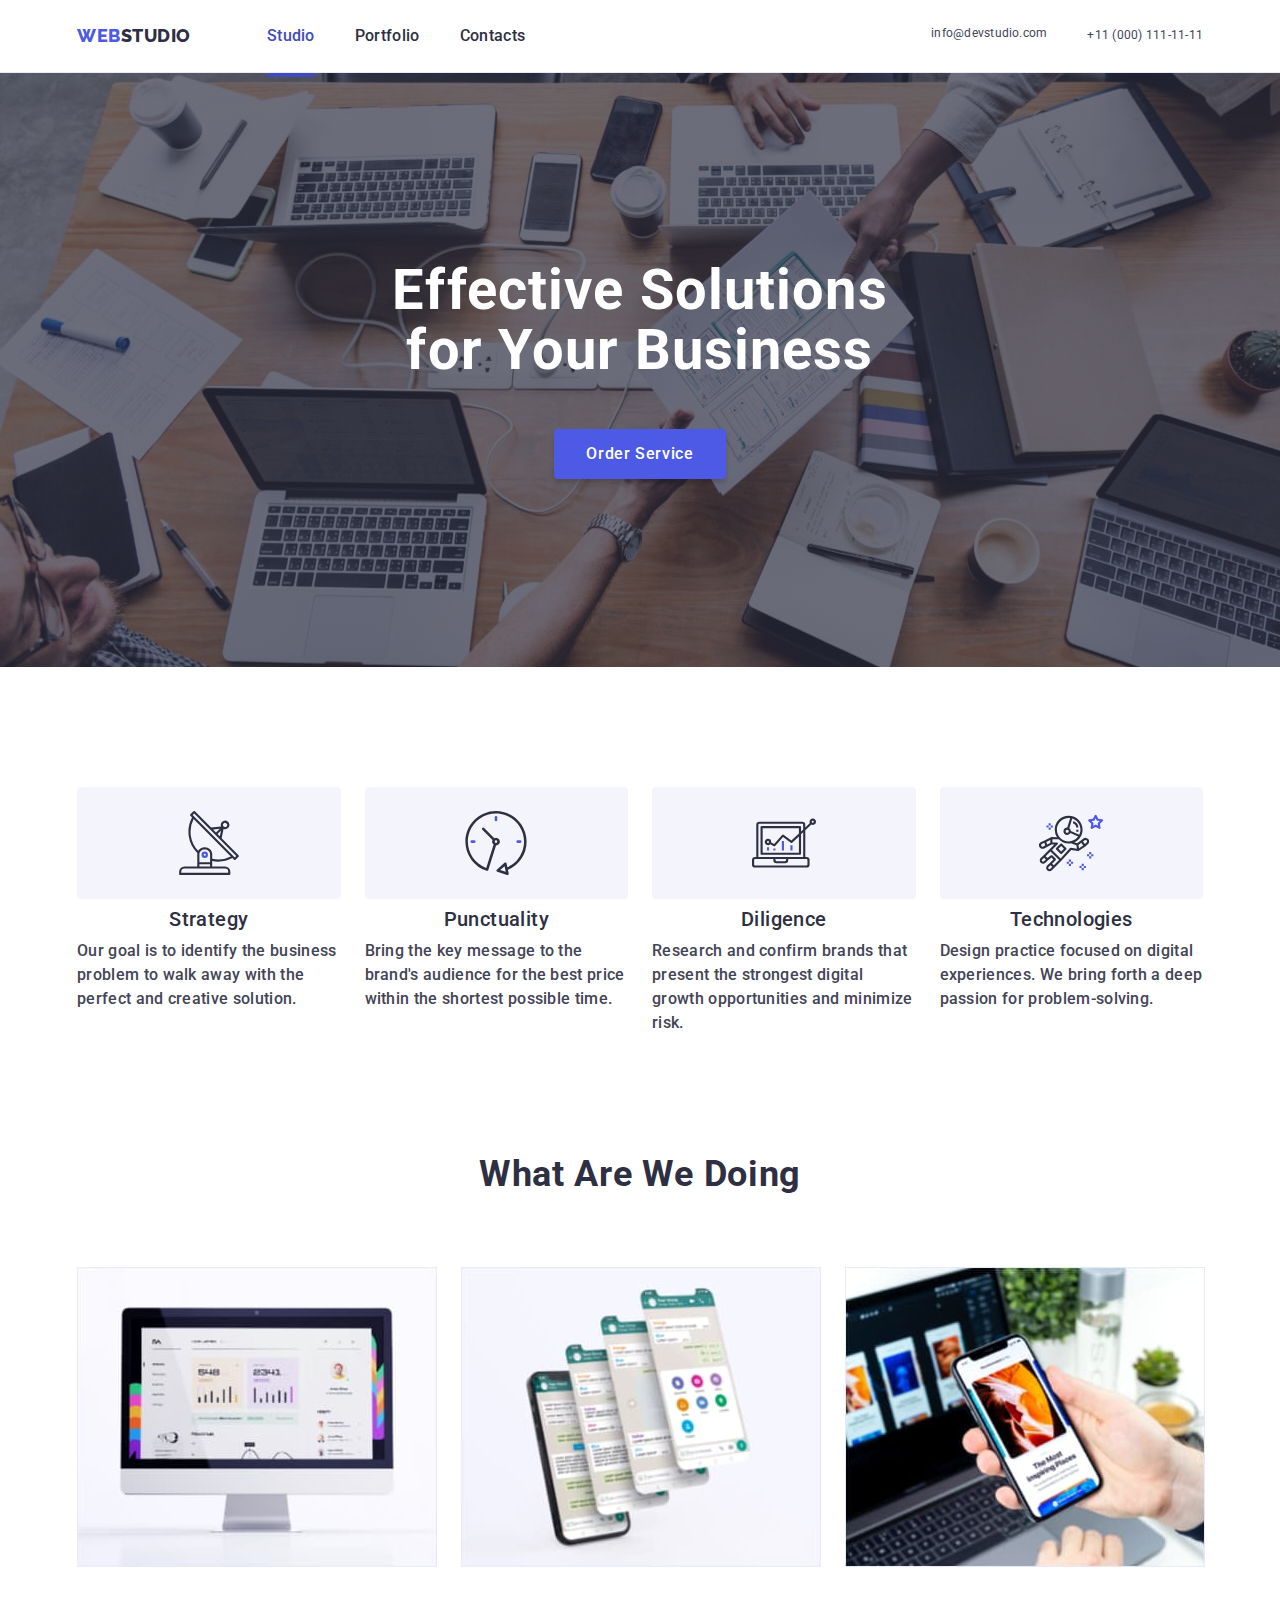
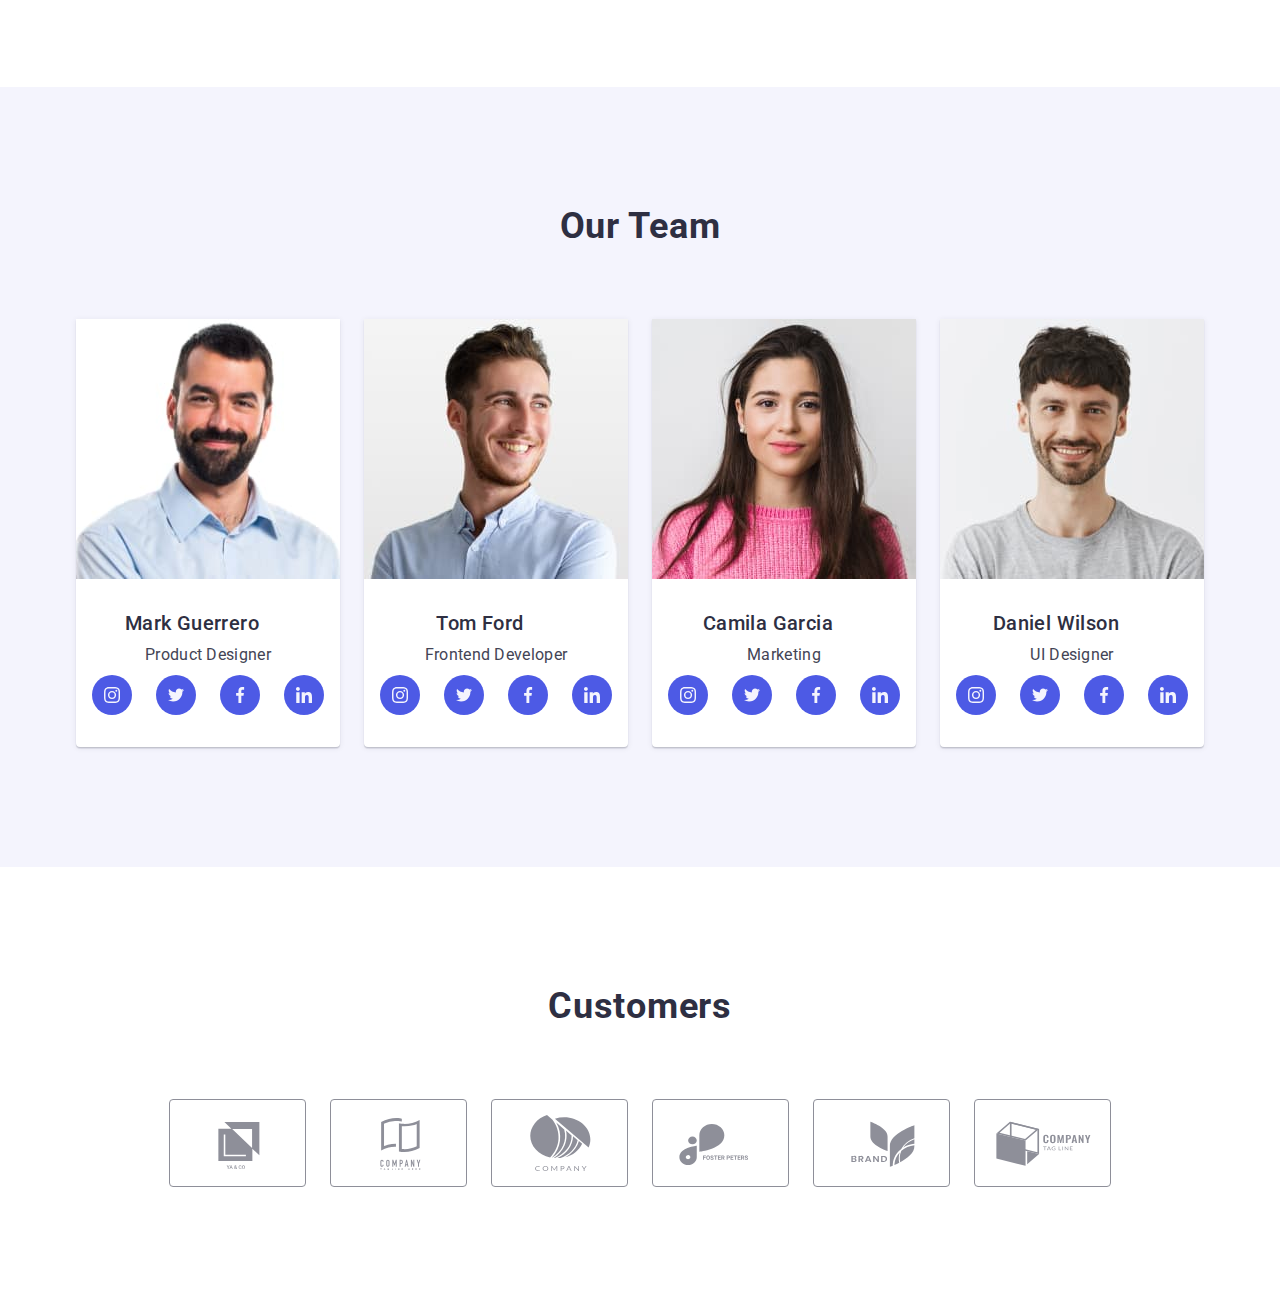
==== index.html @ b7f5fd02 "hero" ====
<!DOCTYPE html>
<html lang="en">

  <head>
    <meta charset="UTF-8" />
    <meta http-equiv="X-UA-Compatible" content="IE=edge" />
    <meta name="viewport" content="width=device-width, initial-scale=1.0" />
    <title>Website</title>
    <link rel="preconnect" href="https://fonts.googleapis.com">
    <link rel="preconnect" href="https://fonts.gstatic.com" crossorigin>
    <link href="https://fonts.googleapis.com/css2?family=Raleway:wght@800&family=Roboto:wght@400;500;700&display=swap"
      rel="stylesheet">
    <link rel="stylesheet" href="https://cdn.jsdelivr.net/npm/modern-normalize@1.1.0/modern-normalize.min.css">
    <link rel="stylesheet" href="./css/styles.css">
  </head>
  <body>
<!---------------HEADER------------------------- -->
    <header class="header">
      <div class="container header-container">
        <nav class="nav">
          <a class="logo link" href="./index.html"><span class="logo-color">WEB</span>STUDIO</a>
          <ul class="menu list">
            <li>
              <a class="menu-link curent link" href="./index.html">Studio</a>
            </li>
            <li>
              <a class="menu-link link" href="./portfolio.html">Portfolio</a>
            </li>
            <li>
              <a class="menu-link link" href="">Contacts</a>
            </li>
          </ul>
        </nav>
        <button  class="mob-btn" type="button" data-menu-open>
          <svg width="32" height="22">
            <use href="./images/icons.svg#icon-hamburger"></use>
          </svg>
        </button>
        <address class="contact">
          <ul class="contact-list list">
            <li class="contact-item">
              <a class="contact-link link" href="mailto:info@devstudio.com">info@devstudio.com</a>
            </li>
            <li>
              <a class="contact-link link" href="tel:+110001111111">+11 (000) 111-11-11</a>
            </li>
          </ul>
        </address>
      </div>
<!---------------MOB-MENU------------------------- -->
      <div class="mob-menu" data-menu>
        <div class="container container-menu">
        <div>
          <button class="mob-menu-close" type="button" data-menu-close>
            <svg width="8" height="8">
              <use href="./images/icons.svg#icon-close-black"></use>
            </svg>
          </button>
          <ul class="mob-list list">
            <li class="mob-item">
              <a class="mob-menu-link  link" href="./index.html">Studio</a>
            </li>
            <li class="mob-item">
              <a class="mob-menu-link link" href="./portfolio.html">Portfolio</a>
            </li>
            <li class="mob-item">
              <a class="mob-menu-link curent link" href="">Contacts</a>
            </li>
          </ul>
        </div>
        <div>
          <ul class="mob-contact-list list">
            <li class="tel-item">
              <a class="tel-link link" href="tel:+110001111111">+11 (000) 111-11-11</a>
            </li>
            <li>
              <a class="mail-link link" href="mailto:info@devstudio.com">info@devstudio.com</a>
            </li>
          </ul>
          <ul class="mob-soc-list list">
            <li class="mob-soc-item">
              <a href="" class="mob-soc-link link">
                <svg class="icons" width="16" height="16">
                  <use href="./images/icons.svg#icon-instagram"></use>
                </svg>
              </a>
            </li>
            <li class="mob-soc-item">
              <a href="" class="mob-soc-link link">
                <svg class="icons" width="16" height="16">
                  <use href="./images/icons.svg#icon-twitter"></use>
                </svg>
              </a>
            </li>
            <li class="mob-soc-item">
              <a href="" class="mob-soc-link link">
                <svg class="icons" width="16" height="16">
                  <use href="./images/icons.svg#icon-facebook"></use>
                </svg>
              </a>
            </li>
            <li class="mob-soc-item">
              <a href="" class="mob-soc-link link">
                <svg class="icons" width="16" height="16">
                  <use href="./images/icons.svg#icon-linkedin"></use>
                </svg>
              </a>
            </li>
          </ul>
        </div>
        </div>
      </div>
    </header>
<!---------------MAIN------------------------- -->
    <main>
<!---------------HERO------------------------- -->
      <section class="hero">
      <div class="container">
        <h1 class="hero-title">Effective Solutions for Your Business</h1>
        <button class="btn" type="button" data-modal-open>Order Service</button>
      </div>
        </section>
<!---------------INF------------------------- -->
      <section class="section">
      <div class="container">
          <h2 class="visually-hidden">Our Features</h2>
          <ul class="inf-list list">
            <li class="inf-item">
              <div class="inf-block">
                <svg class="icons-inf" width="64" height="64">
                  <use href="./images/icons.svg#icon-antenna"></use>
                </svg>
              </div>
              <h3 class="subtitle">Strategy</h3>
              <p class="description">
                Our goal is to identify the business problem to walk away with the perfect and
                creative solution.
              </p>
            </li>
            <li class="inf-item">
              <div class="inf-block">
                <svg class="icons-inf" width="64" height="64">
                  <use href="./images/icons.svg#icon-clock"></use>
                </svg>
              </div>
              <h3 class="subtitle">Punctuality</h3>
              <p class="description">
                Bring the key message to the brand's audience for the best price within the shortest
                possible time.
              </p>
            </li>
            <li class="inf-item">
              <div class="inf-block">
                <svg class="icons-inf" width="64" height="64">
                  <use href="./images/icons.svg#icon-diagram"></use>
                </svg>
              </div>
              <h3 class="subtitle">Diligence</h3>
              <p class="description ">
                Research and confirm brands that present the strongest digital growth opportunities
                and minimize risk.
              </p>
            </li>
            <li class="inf-item">
              <div class="inf-block">
                <svg class="icons-inf" width="64" height="64">
                  <use href="./images/icons.svg#icon-astronaut"></use>
                </svg>
              </div>
              <h3 class="subtitle">Technologies</h3>
              <p class="description">
                Design practice focused on digital experiences. We bring forth a deep passion for
                problem-solving.
              </p>
            </li>
          </ul>
      </div>
      </section>
<!---------------WORKS------------------------- -->
      <section class="work section">
        <div class="container">
          <h2 class="second-title">What are we doing</h2>
          <ul class="works list">
            <li>
              <img src="./images/Rectangle71.jpg" alt="Rectangle 71" width="360" height="300" />
            </li>
            <li>
              <img src="./images/Rectangle72.jpg" alt="Rectangle 71.1" width="360" height="300" />
            </li>
            <li>
              <img src="./images/Rectangle73.jpg" alt="Rectangle 71.2" width="360" height="300" />
            </li>
          </ul>
        </div>
      </section>
<!------------------OUR-TEAM------------------------->
      <section class="team section">
        <div class="container">
          <h2 class="second-title">Our Team</h2>
          <ul class="team-list list">
            <li class="team-item">
              <img src="./images/img.jpg" alt="img" width="264" height="260" />
              <div class="team-description">
                <h3 class="subtitle-team">Mark Guerrero</h3>
                <p class="description description-team">Product Designer</p>
                <ul class="colleague-list list">
                  <li class="colleague-item">
                    <a href="" class="colleague-link link">
                      <svg width="16" height="16">
                        <use href="./images/icons.svg#icon-instagram"></use>
                      </svg>
                    </a>
                  </li>
                  <li class="colleague-item">
                    <a href="" class="colleague-link link">
                      <svg width="16" height="16">
                        <use href="./images/icons.svg#icon-twitter"></use>
                      </svg>
                    </a>
                  </li>
                  <li class="colleague-item">
                    <a href="" class="colleague-link link">
                      <svg width="16" height="16">
                        <use href="./images/icons.svg#icon-facebook"></use>
                      </svg>
                    </a>
                  </li>
                  <li class="colleague-item">
                    <a href="" class="colleague-link link">
                      <svg width="16" height="16">
                        <use href="./images/icons.svg#icon-linkedin"></use>
                      </svg>
                    </a>
                  </li>
                </ul>
              </div>
            </li>
            <li class="team-item">
              <img class="team-img" src="./images/img1.jpg" alt="img1" width="264" height="260" />
              <div class="team-description">
              <h3 class="subtitle-team">Tom Ford</h3>
              <p class="description description-team">Frontend Developer</p>
              <ul class="colleague-list list">
                <li class="colleague-item">
                  <a href="" class="colleague-link link">
                    <svg class="icons" width="16" height="16">
                      <use href="./images/icons.svg#icon-instagram"></use>
                    </svg>
                  </a>
                </li>
                <li class="colleague-item">
                  <a href="" class="colleague-link link">
                    <svg class="icons" width="16" height="16">
                      <use href="./images/icons.svg#icon-twitter"></use>
                    </svg>
                  </a>
                </li>
                <li class="colleague-item">
                  <a href="" class="colleague-link link">
                    <svg class="icons" width="16" height="16">
                      <use href="./images/icons.svg#icon-facebook"></use>
                    </svg>
                  </a>
                </li>
                <li class="colleague-item">
                  <a href="" class="colleague-link link">
                    <svg class="icons" width="16" height="16">
                      <use href="./images/icons.svg#icon-linkedin"></use>
                    </svg>
                  </a>
                </li>
              </ul>
              </div>
            </li>
            <li class="team-item">
              <img class="team-img" src="./images/img2.jpg" alt="img2" width="264" height="260" />
              <div class="team-description">
              <h3 class="subtitle-team">Camila Garcia</h3>
              <p class="description description-team">Marketing</p>
              <ul class="colleague-list list">
                <li class="colleague-item">
                  <a href="" class="colleague-link link">
                    <svg class="icons" width="16" height="16">
                      <use href="./images/icons.svg#icon-instagram"></use>
                    </svg>
                  </a>
                </li>
                <li class="colleague-item">
                  <a href="" class="colleague-link link">
                    <svg class="icons" width="16" height="16">
                      <use href="./images/icons.svg#icon-twitter"></use>
                    </svg>
                  </a>
                </li>
                <li class="colleague-item">
                  <a href="" class="colleague-link link">
                    <svg class="icons" width="16" height="16">
                      <use href="./images/icons.svg#icon-facebook"></use>
                    </svg>
                  </a>
                </li>
                <li class="colleague-item">
                  <a href="" class="colleague-link link">
                    <svg class="icons" width="16" height="16">
                      <use href="./images/icons.svg#icon-linkedin"></use>
                    </svg>
                  </a>
                </li>
              </ul>
              </div>
            </li>
            <li class="team-item">
              <img class="team-img" src="./images/img3.jpg" alt="img3" width="264" height="260" />
              <div class="team-description">
              <h3 class="subtitle-team">Daniel Wilson</h3>
              <p class="description description-team">UI Designer</p>
              <ul class="colleague-list list">
                <li class="colleague-item">
                  <a href="" class="colleague-link link">
                    <svg class="icons" width="16" height="16">
                      <use href="./images/icons.svg#icon-instagram"></use>
                    </svg>
                  </a>
                </li>
                <li class="colleague-item">
                  <a href="" class="colleague-link link">
                    <svg class="icons" width="16" height="16">
                      <use href="./images/icons.svg#icon-twitter"></use>
                    </svg>
                  </a>
                </li>
                <li class="colleague-item">
                  <a href="" class="colleague-link link">
                    <svg class="icons" width="16" height="16">
                      <use href="./images/icons.svg#icon-facebook"></use>
                    </svg>
                  </a>
                </li>
                <li class="colleague-item">
                  <a href="" class="colleague-link link">
                    <svg class="icons" width="16" height="16">
                      <use href="./images/icons.svg#icon-linkedin"></use>
                    </svg>
                  </a>
                </li>
              </ul>
              </div>
            </li>
          </ul>
        </div>
      </section>
<!------------------CUSTOMERS------------------------->
      <section class="section">
        <div class="container customers">
          <h2  class="second-title">Customers</h2>
          <ul class="customers-list list">
            <li class="customers-item">
              <a href="" class="customers-link link">
                <svg class="icons-cust" width="104" height="56">
                  <use href="./images/icons.svg#icon-client-logo"></use>
                </svg>
              </a></li>
            <li class="customers-item">
              <a href="" class="customers-link link">
                <svg class="icons-cust" width="104" height="56">
                  <use href="./images/icons.svg#icon-client-2-logo"></use>
                </svg>
              </a></li>
            <li class="customers-item">
              <a href="" class="customers-link link">
                <svg class="icons-cust" width="104" height="56">
                  <use href="./images/icons.svg#icon-client-3-logo"></use>
                </svg>
              </a></li>
            <li class="customers-item">
              <a href="" class="customers-link link">
                <svg class="icons-cust" width="104" height="56">
                  <use href="./images/icons.svg#icon-client-4-logo"></use>
                </svg>
              </a></li>
            <li class="customers-item">
              <a href="" class="customers-link link">
                <svg class="icons-cust" width="104" height="56">
                  <use href="./images/icons.svg#icon-client-5-logo"></use>
                </svg>
              </a></li>
            <li class="customers-item">
              <a href="" class="customers-link link">
                <svg class="icons-cust" width="104" height="56">
                  <use href="./images/icons.svg#icon-client-6-logo"></use>
                </svg>
              </a></li>
          </ul>
        </div>
      </section>
    </main>
    <!-- <footer class="footer">
      <div class="container footer-content">
        <div class="footer-first">
          <a class="logo dark-theme link" href="./index.html"><span class="logo-color">WEB</span>STUDIO</a>
          <p class="description footer-color">
            Increase the flow of customers and sales for your business with digital marketing & growth
            solutions.
          </p>
        </div>
        <div class="footer-second">
          <p class="sm-text">Social media</p>
          <ul class="sm-list list">
            <li class="sm-item">
              <a href="" class="sm-link link">
                <svg class="sm-icons" width="24" height="24">
                  <use href="./images/icons.svg#icon-instagram"></use>
                </svg>
              </a>
            </li>
            <li class="sm-item">
              <a href="" class="sm-link link">
                <svg class="sm-icons" width="24" height="24">
                  <use href="./images/icons.svg#icon-twitter"></use>
                </svg>
              </a>
            </li>
            <li class="sm-item">
              <a href="" class="sm-link link">
                <svg class="sm-icons" width="24" height="24">
                  <use href="./images/icons.svg#icon-facebook"></use>
                </svg>
              </a>
            </li>
            <li class="sm-item">
              <a href="" class="sm-link link">
                <svg class="sm-icons" width="24" height="24">
                  <use href="./images/icons.svg#icon-linkedin"></use>
                </svg>
              </a>
            </li>
          </ul>
        </div>
        <div class="footer-form">
          <p class="footer-form-text">Subscribe</p>
          <form class="footer-subscribe-form">
            <label for="email"></label>
            <input type="email" name="email" id="email" placeholder="E-mail" required />
            <button class="footer-btn" type="submit">
              Subscribe
              <svg class="foter-icon" width="24" height="24">
                <use href="./images/icons.svg#icon-telegram"></use>
              </svg>
            </button>
          </form>
        </div>
      </div>
    </footer> -->
      <!-- <div class="backdrop is-hidden" data-modal>
        <div class="modal">
          <button class="modal-btn" type="button" data-modal-close>
            <svg class="modal-icon" width="8" height="8">
              <use href="./images/icons.svg#icon-close-black"></use>
            </svg>
          </button>
          <p class="modal-title">Leave your contacts and we will call you back</p>
          <form class="modal-form">
            <label class="modal-name" for="name">Name</label>
            <div class="modal-input-wrap">
              <input class="modal-input" type="text" name="name" id="name" autofocus required>
              <svg class="modal-input-icon" width="18" height="18">
                <use href="./images/icons.svg#user-name"></use>
              </svg>
            </div>
            <label class="modal-name" for="tel">Phone</label>
            <div class="modal-input-wrap">
              <input class="modal-input" type="tel" name="tel" id="tel" required>
              <svg class="modal-input-icon" width="18" height="18">
                <use href="./images/icons.svg#icon-phone"></use>
              </svg>
            </div>          
            <label class="modal-name" for="mail">Email</label>
            <div class="modal-input-wrap">
              <input class="modal-input" type="email" name="email" id="mail" required>
              <svg class="modal-input-icon" width="18" height="18">
                <use href="./images/icons.svg#icon-email"></use>
              </svg>
            </div>
            <label class="modal-name" for="comment">Comment</label>
            <textarea class="text-area" name="comment" id="comment" placeholder="Text input"></textarea>
            <div class="checkbox-wrap">
              <input class="modal-checkbox visually-hidden" type="checkbox" name="user_consent" id="checkbox"  required />
              <label class="checkbox-label" for="checkbox">
                <span class="checkbox-icon-wrap">
                  <svg class="checkbox-icon" width="10" height="8">
                    <use href="./images/icons.svg#icon-check"></use>
                  </svg>
                </span>
                I accept the terms and conditions of the&nbsp; <a href="" class="privacy-link">Privacy Policy</a>
              </label>
            </div>
            <button class="submit-bth" type="submit">Send</button>
          </form>
        </div>
      </div> -->
      <script src="./js/mobile-menu.js"></script>
      <script src="./js/modal.js"></script>
    </body>
</html>
---- css/styles.css ----
/* --------------------------ALL------------------------- */
:root {
    --text: #434455;
    --white: #ffffff;
    --interactive-elements: #4d5ae5;
    --dark-color: #2e2f42;
    --portfolio-btn: #404BBF;
    --secondary-background-color: #f4f4fd;
    --subtle-background: #e7e9fc;
    --primary-font: "Roboto", sans-serif;
    --secondary-font: "Raleway", sans-serif;
    --gra-grey: linear-gradient(rgba(46, 47, 66, 0.7), rgba(46, 47, 66, 0.7));
    --border-cust: #8E8F99;
    --cubic: cubic-bezier(0.4, 0, 0.2, 1);
}

body {
    color: var(--text);
    background-color: var(--white);
    font-family: var(--primary-font);
    margin: auto;
}

h1,
h2,
h3,
p {
    margin-top: 0;
    margin-bottom: 0;
}

ul {
    margin-top: 0;
    margin-bottom: 0;
    padding-left: 0;
}

img {
    display: block;
}

textarea {
    resize: none;
}

label {
    display: block;
}

button {
    cursor: pointer;
}

.list {
    list-style: none;
}

.link {
    text-decoration: none;
}

/* --------------------------GENERAL------------------------- */
.section {
    padding-top: 96px;
    padding-bottom: 96px;
}

.container {
    margin: 0 auto;
    padding: 0 16px;
}

.visually-hidden {
    position: absolute;
    white-space: nowrap;
    width: 1px;
    height: 1px;
    overflow: hidden;
    border: 0;
    padding: 0;
    clip: rect(0 0 0 0);
    clip-path: inset(50%);
    margin: -1px;
}

.subtitle {
    max-width: 264px;
    font-weight: 700;
    font-size: 36px;
    line-height: 1.1;
    color: var(--dark-color);
    letter-spacing: 0.02em;
    margin-right: auto;
    margin-bottom: 8px;
    text-align: center;
}

.description {
    max-width: 356px;
    font-weight: 500;
    font-size: 16px;
    line-height: 1.5;
    letter-spacing: 0.02em;
    margin-right: auto;
    color: var(--text);
}

/* --------------------------HEADER------------------------- */
.header {
    border-bottom: 1px solid #E7E9FC;
}

.header-container {
    display: flex;
    align-items: center;
    justify-content: space-between;
    padding-top: 24px;
    padding-bottom: 24px;
}

.logo {
    font-family: var(--secondary-font);
    font-weight: 800;
    font-size: 18px;
    line-height: 1.33;
    letter-spacing: 0.03em;
    color: var(--dark-color);
    margin-right: 76px;
    transition: color 250ms var(--cubic);
}

.logo:hover,
.logo:focus {
    color: var(--interactive-elements);
}

.logo-color {
    font-family: var(--secondary-font);
    font-weight: 800;
    font-size: 18px;
    line-height: 1.17;
    letter-spacing: 0.03em;
    color: var(--interactive-elements);
}

/* --------------------------HERO------------------------- */

.hero {
    max-width: 428px;
    margin: auto;
    background-color: var(--dark-color);
    letter-spacing: 0.02em;
    text-align: center;
    padding-top: 112px;
    padding-bottom: 112px;
    background-image: var(--gra-grey), url(../images/hero-background.jpg);
    background-color: #2e2f42;
}

.hero-title {
    text-transform: capitalize;
    font-weight: 700;
    max-width: 320px;
    font-size: 36px;
    line-height: 1.1;
    color: var(--white);
    letter-spacing: 0.02em;
    margin: auto;
    margin-bottom: 72px;
}

.btn {
    padding: 16px 32px;
    font-weight: 500;
    font-size: 16px;
    color: var(--white);
    background: var(--interactive-elements);
    letter-spacing: 0.04em;
    border-radius: 4px;
    box-shadow: 0px 4px 4px rgba(0, 0, 0, 0.15);
    border: none;
    transition: background-color 250ms var(--cubic);
}

.btn:hover,
.btn:focus {
    background-color: var(--portfolio-btn);
}

/* --------------------------INF------------------------- */

.inf-title {
    text-align: center;
}

.inf-item {
    max-width: 396px;
}

/* --------------------------WORKS------------------------- */


/* --------------------------OUR-TEAM------------------------- */
.team {
    background-color: var(--secondary-background-color);
    letter-spacing: 0.02em;
    padding-bottom: 128px;
    margin: auto;
}

.team-list {
    display: flex;
    flex-wrap: wrap;
    justify-content: center;
    }

.team-item {
    background-color: var(--white);
    letter-spacing: 0.02em;
    box-shadow: 0px 1px 6px rgba(46, 47, 66, 0.08), 0px 1px 1px rgba(46, 47, 66, 0.16), 0px 2px 1px rgba(46, 47, 66, 0.08);
    border-radius: 0px 0px 4px 4px;
}

.team-description {
    padding-top: 32px;
    padding-bottom: 32px;
    text-align: center;
}

.subtitle-team {
    max-width: 232px;
    font-weight: 500;
    font-size: 20px;
    line-height: 1.2;
    color: var(--dark-color);
    letter-spacing: 0.02em;
    margin-right: auto;
    margin-bottom: 8px;
    text-align: center;
}

.description-team {
    max-width: 232px;
    font-weight: 400;
}

.colleague-list {
    display: flex;
    justify-content: center;
    gap: 24px;
}

.colleague-item {
    width: 40px;
    height: 40px;
    margin-top: 8px;
}

.colleague-link {
    display: flex;
    justify-content: center;
    align-items: center;
    width: 100%;
    height: 100%;
    border-radius: 50%;
    background-color: var(--interactive-elements);
    transition: background-color 250ms var(--cubic);
}

.colleague-link:hover,
.colleague-link:focus {
    background-color: var(--portfolio-btn);
}

/* --------------------------CUSTOMERS------------------------- */
.second-title {
    font-weight: 700;
    font-size: 36px;
    line-height: 1.11;
    text-align: center;
    text-transform: capitalize;
    color: var(--dark-color);
    letter-spacing: 0.02em;
    margin-bottom: 72px;
}

.customers-list {
    display: flex;
    flex-wrap: wrap;
    justify-content: center;
    gap: 16px;
    row-gap: 72px;
}

.customers-item {
    width: calc((100% - 16px) / 2);
    height: 88px;
}

.customers-link {
    display: flex;
    width: 100%;
    height: 100%;
    justify-content: center;
    align-items: center;
    border: 1px solid var(--border-cust);
    border-radius: 4px;
    transition: border-color 250ms var(--cubic);
}

.icons-cust {
    fill: var(--border-cust);
    transition: fill 250ms var(--cubic);
}

.customers-link:hover,
.customers-link:focus {
    border-color: var(--portfolio-btn);
}

.customers-link:hover .icons-cust,
.customers-link:focus .icons-cust {
    fill: var(--portfolio-btn);
}

/* --------------------------MEDIA-MOBILE------------------------- */
@media screen and (min-width: 480px) {
    .container {
        width: 428px;
    }
}

@media screen and (max-width: 767px) {
    .menu {
        display: none;
    }

    .contact {
        display: none;
    }

    .mob-item:not(:last-child) {
        margin-bottom: 40px;
    }

    .inf-item:not(:last-child) {
        margin-bottom: 72px;
    }

    .team-item:not(:last-child) {
        margin-bottom: 72px;
    }

    .mob-btn {
        stroke: var(--dark-color);
        background-color: transparent;
        border: none;
        padding: 0;
        line-height: 0;
    }

/* --------------------------MOB-MENU------------------------- */
    .mob-menu {
        position: fixed;
        width: 100vw;
        height: 100vh;
        z-index: 1000;
        top: 0;
        left: 0;
        background-color: var(--white);
        opacity: 0;
        visibility: hidden;
        pointer-events: none;
        transition: opacity 250ms var(--cubic),
                    visible 250ms var(--cubic);
    }

    .mob-menu.is-open {
        opacity: 1;
        visibility: visible;
        pointer-events: auto;
    }

    .container-menu {
        display: flex;
        flex-direction: column;
        justify-content: space-between;
        overflow-y: auto;
        height: 100%;
        position: relative;
        padding-top: 80px;
        padding-bottom: 40px;
        padding-left: 40px;
    }

    .mob-menu-close {
        position: absolute;
        top: 24px;
        right: 16px;
        width: 24px;
        height: 24px;
        background-color: #E7E9FC;
        border: 1px solid rgba(0, 0, 0, 0.1);
        border-radius: 50%;
        transition: background-color 250ms var(--cubic), fill 250ms var(--cubic);
    }

    .mob-menu-close:hover,
    .mob-menu-close:focus {
        background: var(--portfolio-btn);
        fill: var(--white);
    }

    .mob-menu-link {
        font-weight: 700;
        font-size: 36px;
        line-height: 1.1;
        color: var(--dark-color);
        letter-spacing: 0.02em;
        position: relative;
        transition: color 250ms var(--cubic);
    }

    .curent {
        color: var(--portfolio-btn);
        position: relative;
    }

    .tel-item {
        margin-bottom: 40px;
    }

    .tel-link {
        font-weight: 600;
        font-size: 36px;
        line-height: 1.1;
        color: var(--interactive-elements);
    }

    .mail-link {
        font-weight: 500;
        font-size: 20px;
        line-height: 1.2;
        letter-spacing: 0.02em;
        color: var(--text);
    }

    .mob-soc-list {
        display: flex;
        justify-content: space-between;
        gap: 56px;
        margin-top: 40px;
    }

    .mob-soc-item {
        width: 40px;
        height: 40px;
    }

    .mob-soc-link {
        display: flex;
        justify-content: center;
        align-items: center;
        width: 100%;
        height: 100%;
        border-radius: 50%;
        background-color: var(--interactive-elements);
        transition: background-color 250ms var(--cubic);
    }

    .mob-soc-link:hover,
    .mob-soc-link:focus {
        background-color: var(--portfolio-btn);
    }
}

/* --------------------------MEDIA-TABLET------------------------- */
@media screen and (min-width: 768px) {
    .container {
        width: 768px;
    }

    .nav {
        display: flex;
        align-items: center;
        margin-right: 118px;
    }

    .menu {
        display: flex;
        align-items: center;
        gap: 40px;
    }

    .menu-link {
        font-weight: 500;
        font-size: 16px;
        line-height: 1.5;
        color: var(--dark-color);
        letter-spacing: 0.02em;
        position: relative;
        transition: color 250ms var(--cubic);
    }

    .curent {
        color: var(--portfolio-btn);
        position: relative;
    }

    .curent::after {
        content: "";
        width: 100%;
        height: 4px;
        background-color: var(--portfolio-btn);
        border-radius: 2px;
        position: absolute;
        left: 0px;
        bottom: -32px;
    }

    .menu-link:hover,
    .menu-link:focus {
        color: var(--interactive-elements);
    }
    
    .logo {
        margin-right: 123px;
    }

    .mob-btn {
        display: none;
    }

    .mob-menu {
        display: none;
    }

    .contact {
        font-style: normal;
        font-weight: 400;
        font-size: 12px;
        line-height: 1.3;
        letter-spacing: 0.02em;
    }

    .contact-item {
        margin-bottom: 4px;
    }

    .contact-link {
        color: var(--text);
        transition: color 250ms var(--cubic);
    }

    .contact-link:hover,
    .contact-link:focus {
        color: var(--interactive-elements);
    }

    .hero {
        max-width: 768px;
        padding-bottom: 108px;
        background-image: var(--gra-grey), url(../images/hero-background.jpg);
    }

    .hero-title {
        text-transform: none;
        max-width: 500px;
        font-size: 56px;
        line-height: 1.07;
        margin-bottom: 40px;
    }

    .inf-list {
        display: flex;
        flex-wrap: wrap;
        gap: 24px;
    }

    .team {
        padding-bottom: 104px;
    }

    .team-list {
        gap: 24px;
    }

    .customers {
        padding: 0 108px;
    }
    
    .customers-list {
        gap: 24px;
        }

    .customers-item {
        width: calc((100% - 48px) / 3);
    }
}

@media screen and (max-width: 1199px) {
    .inf-block {
        display: none;
    }

    .inf-list {
        max-width: 768px;
    }
}

@media screen and (min-width: 768px) and (max-width: 1199px) {
    .team-list {
        row-gap: 64px;
    }
}

/* --------------------------MEDIA-DESKTOP------------------------- */
@media screen and (min-width: 1200px) {
    .section {
        padding-top: 120px;
        padding-bottom: 120px;
    }

    .container {
        width: 1158px;
    }

    .logo {
        margin-right: 76px;
    }

    .nav {
        margin-right: auto;
    }

    .contact-list {
        display: flex;
        align-items: center;
        gap: 40px;    
    }

    .subtitle {
        font-weight: 500;
        font-size: 20px;
        line-height: 1.2;
    }

    .description {
        max-width: 264px;
    }

    .hero {
        max-width: 1400px;
        padding-top: 188px;
        padding-bottom: 188px;
        background-image: var(--gra-grey), url(../images/hero-background.jpg);
    }

    .hero-title {
        margin-bottom: 48px;
    }

    .inf-list {
        max-width: 1128px;
        flex-basis: calc((100%-72px) / 4);
        flex-wrap: nowrap;
    }

    .inf-item {
        max-width: 264px;
    }

    .inf-block {
        display: flex;
        justify-content: center;
        align-items: center;
        background: #F4F4FD;
        border-radius: 4px;
        margin-bottom: 8px;
        padding-top: 24px;
        padding-bottom: 24px;
    }

    .work{
        padding-top: 0;
    }

    .works {
        display: flex;
        gap: 24px;
        flex-basis: calc((100%- 48px) / 3);
        flex-shrink: 0;
        }

    .team-list {
        flex-wrap: nowrap;
        flex-basis: calc((100%-72px) / 4);
    }

    .customers-item {
        width: calc((100% - 120px) / 6);
    }
}

@media screen and (max-width: 1199px) {
    .work {
        display: none;
    }

}
/* --------------------------NEXT------------------------- */

/* .visually-hidden {
    position: absolute;
    white-space: nowrap;
    width: 1px;
    height: 1px;
    overflow: hidden;
    border: 0;
    padding: 0;
    clip: rect(0 0 0 0);
    clip-path: inset(50%);
    margin: -1px;
}

.menu-link {
    font-weight: 500;
    font-size: 16px;
    line-height: 1.5;
    color: var(--dark-color);
    letter-spacing: 0.02em;
    position: relative;
    transition: color 250ms var(--cubic);
}

.curent {
    color: var(--portfolio-btn);
    position: relative;
}

.curent::after {
    content: "";
    width: 100%;
    height: 4px;
    background-color: var(--portfolio-btn);
    border-radius: 2px;
    position: absolute;
    left: 0px;
    bottom: -28px;
}

.menu-link:hover,
.menu-link:focus {
    color: var(--interactive-elements);
}



.second-title {
    font-weight: 700;
    font-size: 36px;
    line-height: 1.11;
    text-align: center;
    text-transform: capitalize;
    color: var(--dark-color);
    letter-spacing: 0.02em;
    margin-bottom: 72px;
}


.colleague-list {
    display: flex;
    justify-content: center;
    gap: 24px;
}

.colleague-item {
    width: 40px;
    height: 40px;
    margin-top: 8px;
}

.colleague-link {
    display: flex;
    justify-content: center;
    align-items: center;
    width: 100%;
    height: 100%;
    border-radius: 50%;
    background-color: var(--interactive-elements);
    transition: background-color 250ms var(--cubic);
}

.colleague-link:hover,
.colleague-link:focus {
    background-color: var(--portfolio-btn);
}

.footer {
    background-color: var(--dark-color);
    letter-spacing: 0.02em;
    padding-top: 100px;
    padding-bottom: 100px;
    margin: auto;
}

.footer-color {
    color: var(--subtle-background);
    letter-spacing: 0.02em;
    max-width: 264px;
    margin-top: 16px;
}

.footer-content {
    display: flex;
    align-items: baseline;
}

.footer-first {
    margin-right: 120px;
}

.footer-second {
    text-align: center;
    margin-right: 80px;

}

.footer-btn {
    font-weight: 500;
    font-size: 16px;
    line-height: 1.5;
    letter-spacing: 0.04em;
    cursor: pointer;
    border: 1px solid transparent;
    display: flex;
    align-items: center;
    justify-content: center;
    gap: 16px;
    color: var(--white);
    background-color: var(--interactive-elements);
    padding: 8px 24px;
    border-radius: 4px;
    min-width: 165px;
    height: 40px;
    transition: background-color 250ms var(--cubic);
}

.footer-btn:hover,
.footer-btn:focus {
    background-color: var(--portfolio-btn);
}

.footer-form-text {
    color: var(--white);
    font-weight: 500;
    margin-bottom: 16px;
}

.footer-subscribe-form {
    display: flex;
}

.footer-form input {
    margin-right: 24px;
    padding: 8px 16px;
    width: 264px;
    height: 40px;
    background-color: var(--dark-color);
    color: var(--secondary-background-color);
    filter: drop-shadow(0px 4px 4px rgba(0, 0, 0, 0.15));
    border: 1px solid rgba(255, 255, 255, 0.3);
    border-radius: 4px;
}

.footer-form input::placeholder {
    color: rgba(255, 255, 255, 0.6);
    font-family: Roboto;
    font-weight: 400;
    font-size: 12px;
    line-height: 2;
    letter-spacing: 0.04em;
}


.dark-theme {
    color: var(--secondary-background-color);
    letter-spacing: 0.03em;
}

.sm-text {
    color: var(--white);
    letter-spacing: 0.02em;
    max-width: 96px;
    margin-bottom: 16px;
}

.sm-list {
    display: flex;
    justify-content: center;
    gap: 16px;
}

.sm-item {
    width: 40px;
    height: 40px;
    margin-top: 8px;
}

.sm-link {
    display: flex;
    justify-content: center;
    align-items: center;
    width: 100%;
    height: 100%;
    border-radius: 50%;
    background-color: rgba(255, 255, 255, 0.1);;
    transition: background-color 250ms var(--cubic)
}

.sm-link:hover,
.sm-link:focus {
    background-color: #31D0AA;
}

.portfolio-btn {
    padding: 12px 24px;
    font-weight: 500;
    font-size: 16px;
    line-height: 1.5;
    letter-spacing: 0.04em;
    cursor: pointer;
    color: var(--interactive-elements);
    background: var(--secondary-background-color);
    border: 1px solid #E7E9FC;
    border-radius: 4px;
    transition: color 250ms var(--cubic), background-color 250ms var(--cubic), box-shadow 250ms var(--cubic);
}

.portfolio-btn:hover,
.portfolio-btn:focus {
    color: var(--white);
    background-color: var(--portfolio-btn);
    box-shadow: 0px 3px 1px rgba(0, 0, 0, 0.1), 0px 2px 1px rgba(0, 0, 0, 0.08), 0px 2px 2px rgba(0, 0, 0, 0.12);
}


.list-bth {
    display: flex;
    justify-content: center;
    margin-bottom: 72px;
    gap: 24px;
    }

.portfolio-list {
    display: flex;
    flex-wrap: wrap;
    row-gap: 48px;
    column-gap: 24px;
}

.portfolio-item {
    width: calc((100% - 2 * 24px) / 3);
    border: 1px solid #E7E9FC;
    border-top: none;
    }

.portfolio-item:hover .portfolio-active-text,
.portfolio-item:focus .portfolio-active-text {
    transform: translateY(0);
}


.portfolio-description {
    padding-top: 32px;
    padding-bottom: 32px;
    padding-left: 16px;
    }

.portfolio-link {
    transition: box-shadow 250ms var(--cubic);
}


.portfolio-link:hover,
.portfolio-link:focus    {
    display: inline-block;
    box-shadow: 0px 1px 6px rgb(46 47 66 / 8%), 0px 1px 1px rgb(46 47 66 / 16%), 0px 2px 1px rgb(46 47 66 / 8%);
        }

.portfolio-active {
    position: relative;
    overflow: hidden;
}

.portfolio-active-text {
    position: absolute;
    top: 0;
    font-size: 16px;
    line-height: 1.5;
    color: var(--secondary-background-color);
    background-color: var(--interactive-elements);
    padding: 40px 32px;
    height: 100%;
    transform: translateY(100%);
    transition: transform 250ms var(--cubic);
    overflow: auto;
}

.backdrop {
    position: fixed;
    top: 0;
    width: 100vw;
    height: 100vh;
    background: rgba(46, 47, 66, 0.4);
    transition: opacity 250ms var(--cubic), visibility 250ms var(--cubic);;
}

.modal {
    position: absolute;
    top: 50%;
    left: 50%;
    transform: translate(-50%, -50%) scaleY(1);
    width: 408px;
    min-height: 584px;
    padding: 24px;
    background: #FCFCFC;
    border-radius: 4px;
    transition: transform 200ms linear;
}

.modal-btn {
    width: 24px;
    height: 24px;
    display: block;
    margin-left: auto;
    margin-bottom: 24px;
    background-color: #E7E9FC;
    border: 1px solid rgba(0, 0, 0, 0.1);
    border-radius: 50%;
    cursor: pointer;
    transition: background-color 250ms var(--cubic), fill 250ms var(--cubic);
}




.is-hidden {
    opacity: 0;
    visibility: hidden;
    pointer-events: none;
}

.backdrop.is-hidden .modal {
    transform: translate(-50%, -50%) scaleY(0);
}

.modal-btn:hover,
.modal-btn:focus {
    background: var(--portfolio-btn);
    fill: var(--white);
}


.modal-title {
    margin-bottom: 14px;
    text-align: center;
    font-weight: 600;
    font-size: 16px;
    line-height: 1.5;
    letter-spacing: 0.02em;
    color: var(--dark-color);
}


.modal-form {
    width: 360px;
}

.modal-input-wrap {
    position: relative;
    margin-bottom: 8px;
}

.modal-input-icon {
    position: absolute;
    top: 50%;
    left: 16px;
    transform: translateY(-50%);
    transition: fill 250ms var(--cubic);
}

.modal-input {
    width: 100%;
    height: 40px;
    border: 1px solid rgba(33, 33, 33, 0.2);
    border-radius: 4px;
    padding: 8px 16px 8px 36px;
    outline: transparent;
    transition: border-color 250ms var(--cubic);
}

.modal-input:focus {
    border-color: var(--interactive-elements);
}

.modal-input:focus + .modal-input-icon {
    fill: var(--interactive-elements);
}

.modal-name {
    margin-bottom: 4px;
    font-weight: 400;
    font-size: 12px;
    line-height: 1.3;
    letter-spacing: 0.04em;
    color: var(--border-cust);
}


.text-area {
    width: 100%;
    min-height: 120px;
    padding: 8px 16px;
    margin-bottom: 16px;
    border: 1px solid rgba(33, 33, 33, 0.2);
    border-radius: 4px;
    outline: none;
    resize: none;
    transition: border-color 250ms var(--cubic);
}

.text-area::placeholder {
    font-size: 12px;
    line-height: 1.33;
    letter-spacing: 0.04em;
    color: rgba(117, 117, 117, 0.5);
}

.text-area:focus {
    border-color: var(--interactive-elements);
}


.submit-bth {
    display: block;
    margin: 0 auto;
    min-width: 169px;
    padding: 16px 32px;
    font-weight: 500;
    font-size: 16px;
    cursor: pointer;
    color: var(--white);
    background-color: var(--interactive-elements);
    letter-spacing: 0.04em;
    border-radius: 4px;
    box-shadow: 0px 4px 4px rgba(0, 0, 0, 0.15);
    border: none;
    transition: background-color 250ms var(--cubic);
}

.submit-bth:hover,
.submit-bth:focus {
    background-color: var(--portfolio-btn);
}


.privacy-link {
    color: var(--interactive-elements);
}

.checkbox-wrap {
    margin-bottom: 24px;
}

.checkbox-label {
    display: flex;
    align-items: center;
    font-size: 12px;
    line-height: 1.33;
    letter-spacing: 0.04em;
    color: #757575;
    position: relative;
}

.checkbox-icon-wrap {
    display: flex;
    align-items: center;
    justify-content: center;
    width: 16px;
    height: 16px;
    border: 1.25px solid var(--dark-color);
    border-radius: 2px;
    margin-right: 8px;
    fill: transparent;
    transition: background-color 250ms var(--cubic), fill 250ms var(--cubic);
}

.modal-checkbox:checked + .checkbox-label span {
    background-color: var(--interactive-elements);
    border: none;
    fill: var(--white);
} */
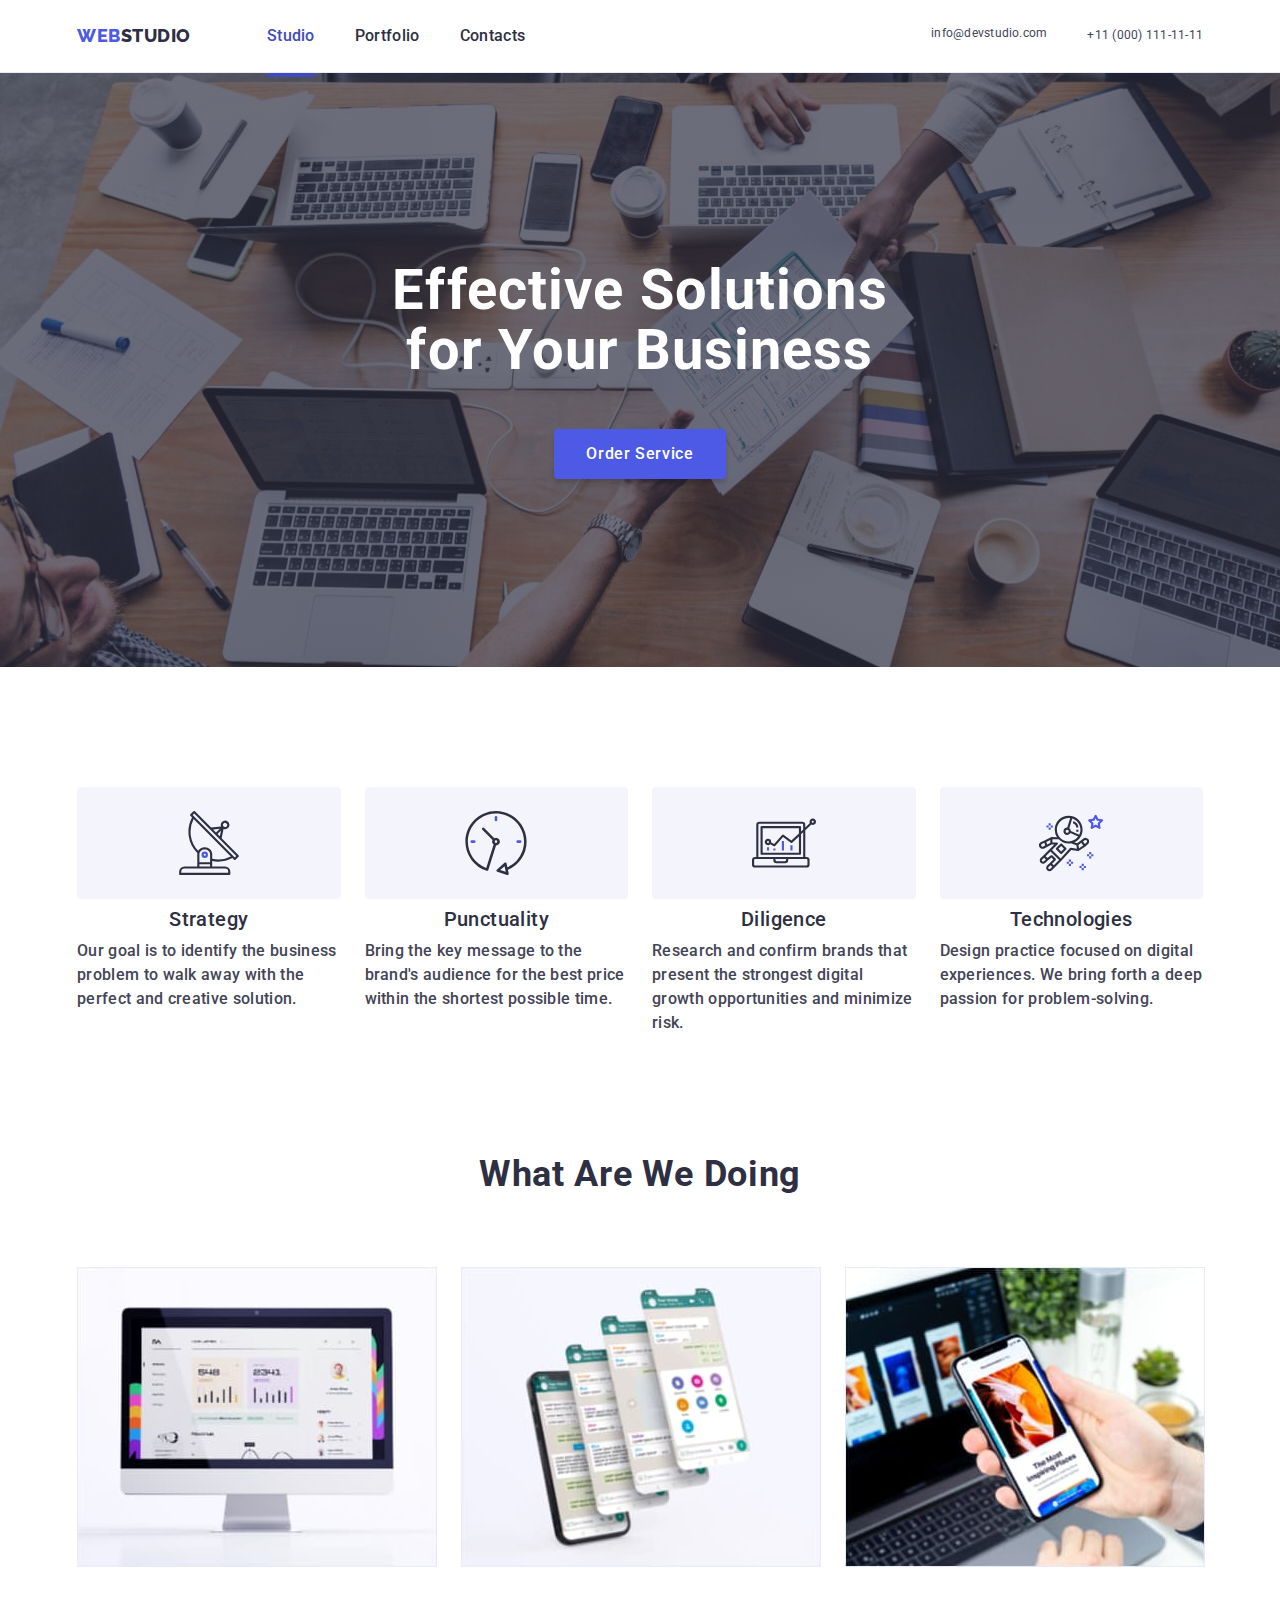
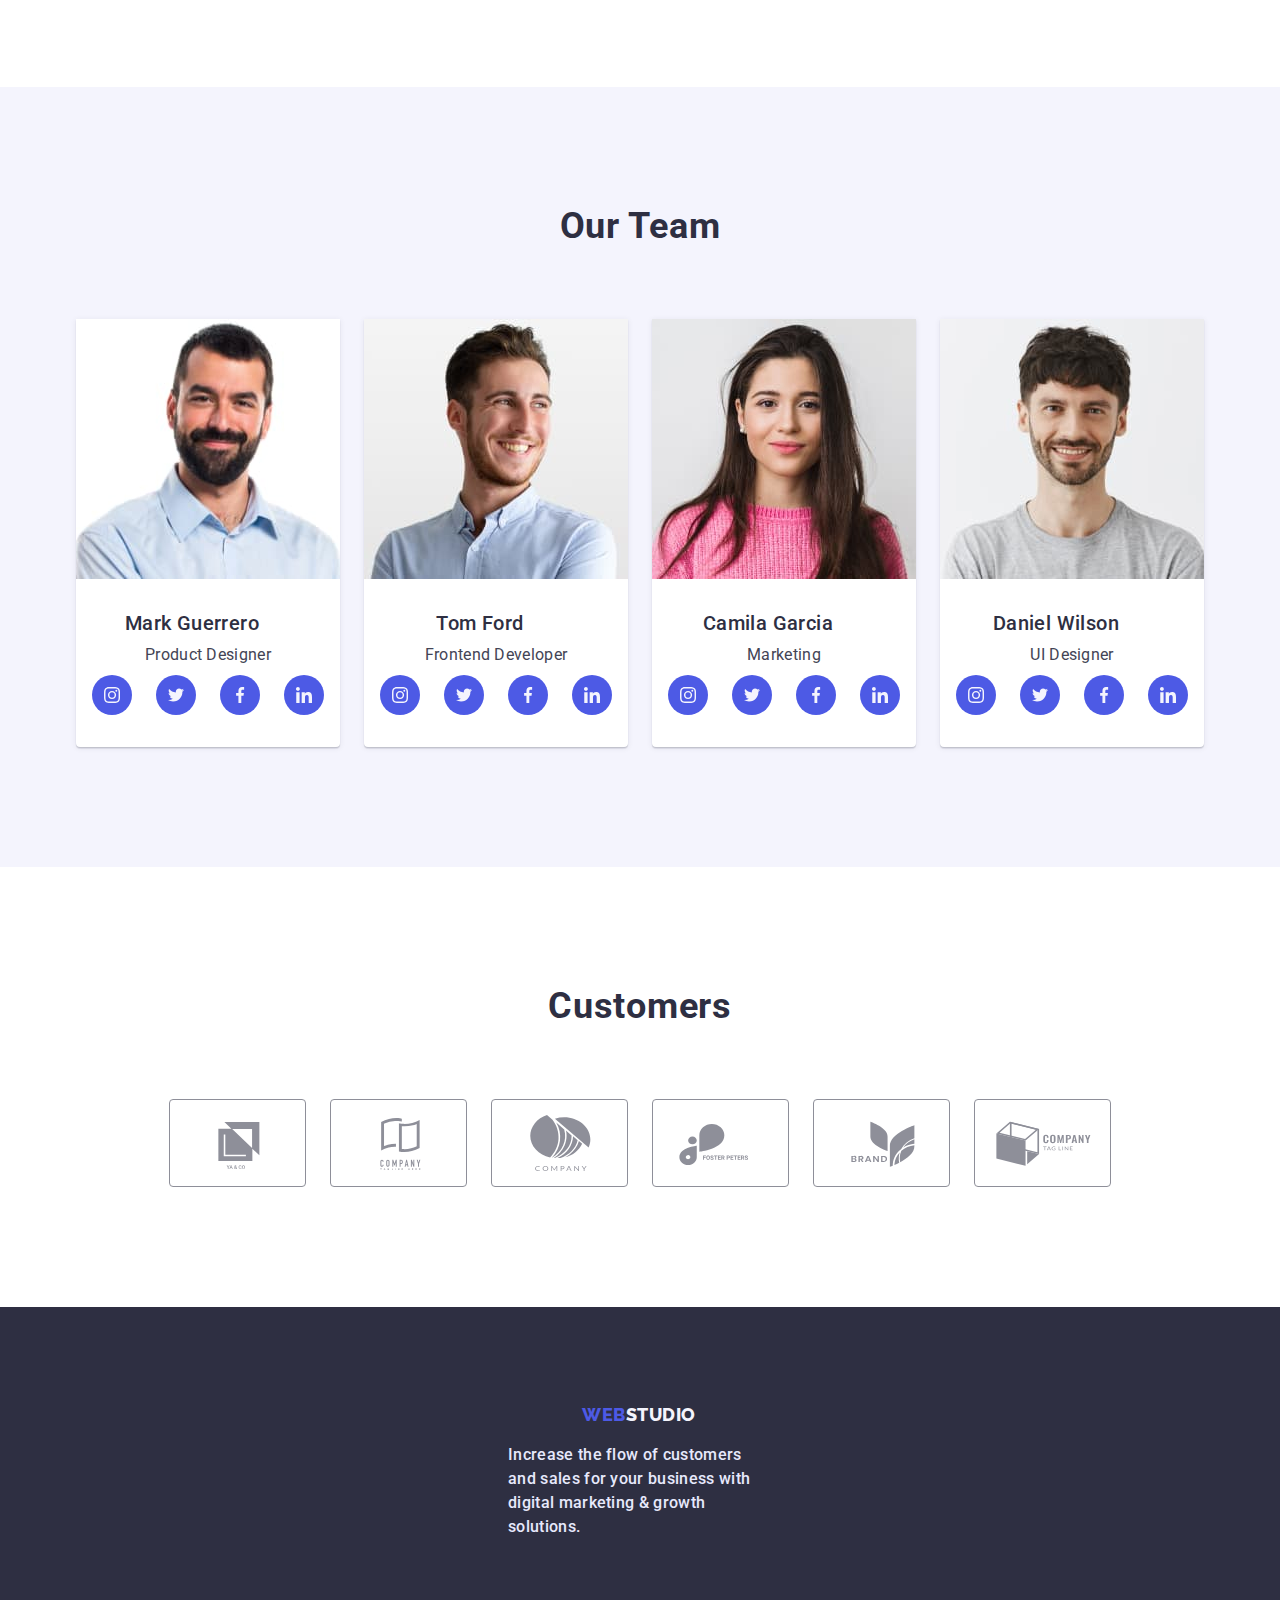
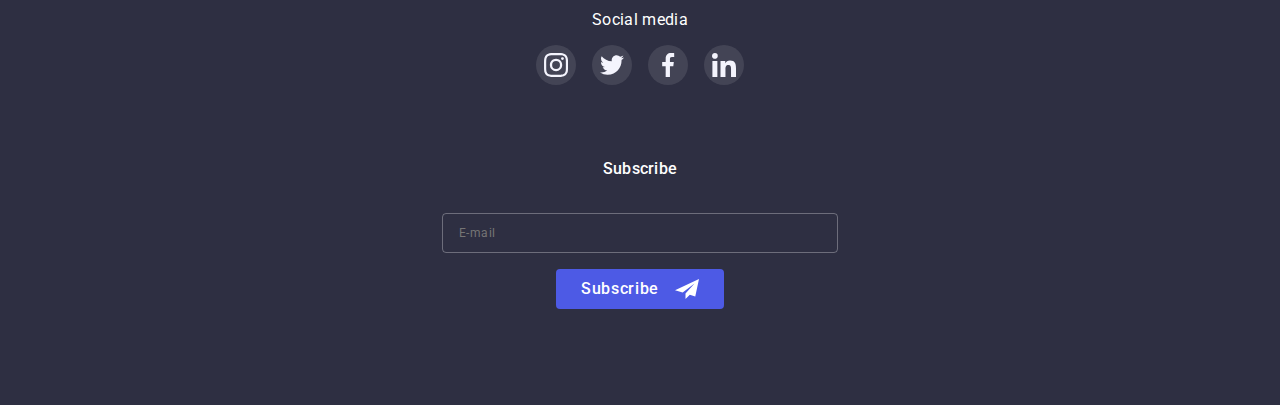
==== commit 3d56a8e9: "footer-mob" ====
--- a/index.html
+++ b/index.html
@@ -394,7 +394,8 @@
         </div>
       </section>
     </main>
-    <!-- <footer class="footer">
+<!------------------FOOTER------------------------->
+    <footer class="footer">
       <div class="container footer-content">
         <div class="footer-first">
           <a class="logo dark-theme link" href="./index.html"><span class="logo-color">WEB</span>STUDIO</a>
@@ -440,7 +441,7 @@
           <p class="footer-form-text">Subscribe</p>
           <form class="footer-subscribe-form">
             <label for="email"></label>
-            <input type="email" name="email" id="email" placeholder="E-mail" required />
+            <input class="input-footer" type="email" name="email" id="email" placeholder="E-mail" required />
             <button class="footer-btn" type="submit">
               Subscribe
               <svg class="foter-icon" width="24" height="24">
@@ -450,7 +451,8 @@
           </form>
         </div>
       </div>
-    </footer> -->
+    </footer>
+<!------------------MODAL-WINDOW------------------------->
       <!-- <div class="backdrop is-hidden" data-modal>
         <div class="modal">
           <button class="modal-btn" type="button" data-modal-close>
--- a/css/styles.css
+++ b/css/styles.css
@@ -323,7 +323,159 @@
     fill: var(--portfolio-btn);
 }
 
-/* --------------------------MEDIA-MOBILE------------------------- */
+/* -------------------------FOOTER------------------------- */
+.footer {
+    background-color: var(--dark-color);
+    letter-spacing: 0.02em;
+    padding-top: 96px;
+    padding-bottom: 96px;
+    margin: auto;
+}
+
+.footer-content {
+    display: flex;
+    flex-direction: column;
+    justify-content: center;
+}
+
+.dark-theme {
+    color: var(--secondary-background-color);
+    letter-spacing: 0.03em;
+    margin: auto;
+}
+
+.footer-first {
+    margin-left: auto;
+    margin-right: auto;
+    margin-bottom: 72px;
+    display: flex;
+    align-items: center;
+    flex-direction: column;
+}
+
+.footer-second {
+    max-width: 208px;
+    margin-right: auto;
+    margin-left: auto;
+    margin-bottom: 72px;
+    text-align: center;
+}
+
+
+.footer-color {
+    color: var(--subtle-background);
+    letter-spacing: 0.02em;
+    max-width: 268px;
+    margin-top: 16px;
+}
+
+.sm-text {
+    color: var(--white);
+    letter-spacing: 0.02em;
+    max-width: 96px;
+    margin-bottom: 16px;
+    margin-left: auto;
+    margin-right: auto;
+}
+
+.sm-list {
+    display: flex;
+    justify-content: center;
+    gap: 16px;
+}
+
+.sm-item {
+    width: 40px;
+    height: 40px;
+}
+
+.sm-link {
+    display: flex;
+    justify-content: center;
+    align-items: center;
+    width: 100%;
+    height: 100%;
+    border-radius: 50%;
+    background-color: rgba(255, 255, 255, 0.1);
+    transition: background-color 250ms var(--cubic);
+}
+
+.sm-link:hover,
+.sm-link:focus {
+    background-color: #31D0AA;
+}
+
+.footer-form {
+    display: flex;
+    flex-direction: column;
+    align-items: center;
+    padding-right: 15px;
+    padding-left: 15px;
+    gap: 16px;
+}
+
+.footer-form-text {
+    color: var(--white);
+    font-weight: 500;
+    line-height: 1.5;
+    letter-spacing: 0.02em;
+}
+
+.footer-subscribe-form {
+    display: flex;
+    flex-direction: column;
+    align-items: center;
+    gap: 16px;
+}
+
+.input-footer {
+    width: 396px;
+    height: 40px;
+    padding-left: 16px;
+    padding-right: 16px;
+    border-radius: 4px;
+    outline: none;
+    border: 1px solid rgba(255, 255, 255, 0.3);
+    color: #E7E9FC;
+    transition: border 250ms var(--cubic);
+    background-color: transparent;
+    font-weight: 400;
+    font-size: 12px;
+    line-height: 2;
+    letter-spacing: 0.04em;
+}
+
+.input-footer:focus {
+    border-color: var(--interactive-elements);
+}
+
+.footer-btn {
+    font-weight: 500;
+    font-size: 16px;
+    line-height: 1.5;
+    letter-spacing: 0.04em;
+    cursor: pointer;
+    border: 1px solid transparent;
+    display: flex;
+    align-items: center;
+    justify-content: center;
+    gap: 16px;
+    color: var(--white);
+    background-color: var(--interactive-elements);
+    padding: 8px 24px;
+    border-radius: 4px;
+    min-width: 165px;
+    height: 40px;
+    transition: background-color 250ms var(--cubic);
+}
+
+.footer-btn:hover,
+.footer-btn:focus {
+    background-color: var(--portfolio-btn);}
+
+
+/* ----------------------MODAL-WINDOW------------------------- */
+/* -----------------------MEDIA-MOBILE------------------------- */
 @media screen and (min-width: 480px) {
     .container {
         width: 428px;
@@ -733,29 +885,6 @@
     transition: color 250ms var(--cubic);
 }
 
-.curent {
-    color: var(--portfolio-btn);
-    position: relative;
-}
-
-.curent::after {
-    content: "";
-    width: 100%;
-    height: 4px;
-    background-color: var(--portfolio-btn);
-    border-radius: 2px;
-    position: absolute;
-    left: 0px;
-    bottom: -28px;
-}
-
-.menu-link:hover,
-.menu-link:focus {
-    color: var(--interactive-elements);
-}
-
-
-
 .second-title {
     font-weight: 700;
     font-size: 36px;
@@ -767,34 +896,6 @@
     margin-bottom: 72px;
 }
 
-
-.colleague-list {
-    display: flex;
-    justify-content: center;
-    gap: 24px;
-}
-
-.colleague-item {
-    width: 40px;
-    height: 40px;
-    margin-top: 8px;
-}
-
-.colleague-link {
-    display: flex;
-    justify-content: center;
-    align-items: center;
-    width: 100%;
-    height: 100%;
-    border-radius: 50%;
-    background-color: var(--interactive-elements);
-    transition: background-color 250ms var(--cubic);
-}
-
-.colleague-link:hover,
-.colleague-link:focus {
-    background-color: var(--portfolio-btn);
-}
 
 .footer {
     background-color: var(--dark-color);
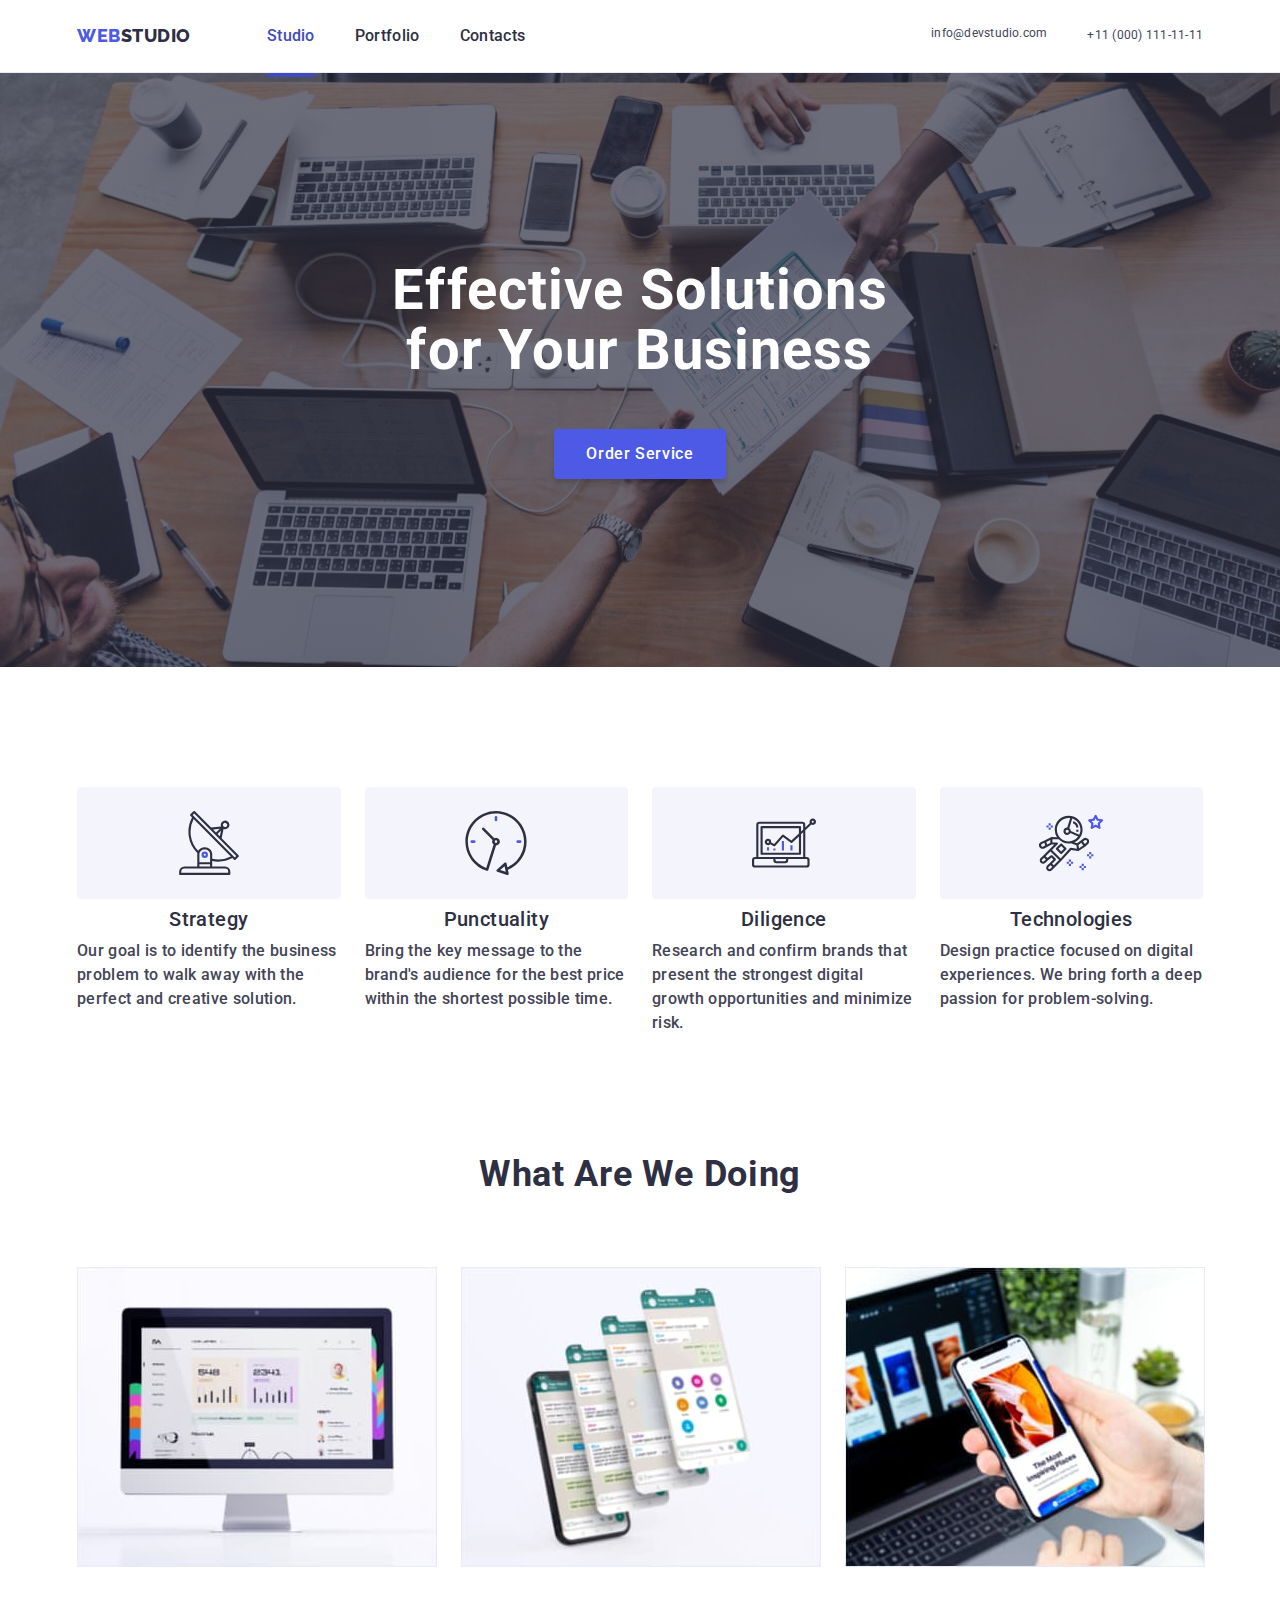
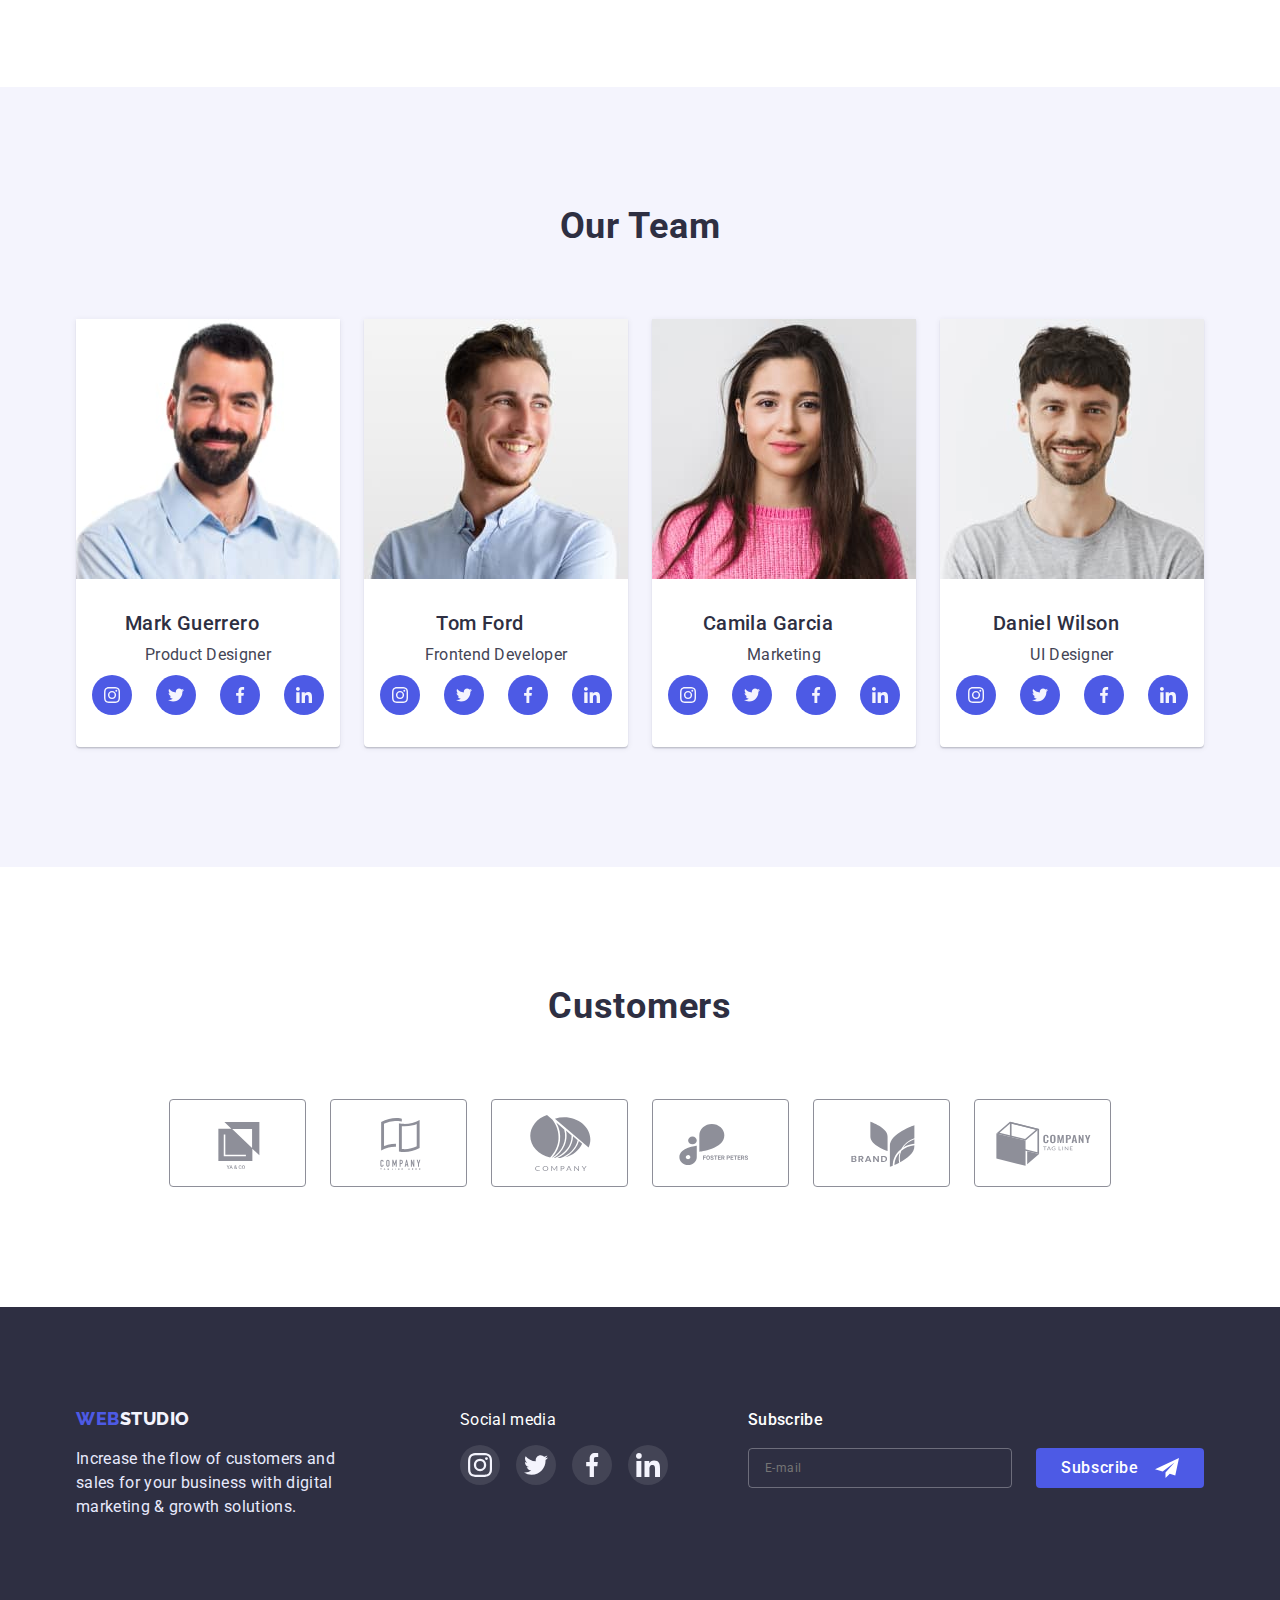
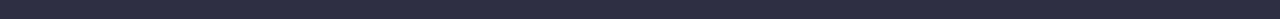
==== commit 297ca61e: "footer" ====
--- a/index.html
+++ b/index.html
@@ -440,7 +440,7 @@
         <div class="footer-form">
           <p class="footer-form-text">Subscribe</p>
           <form class="footer-subscribe-form">
-            <label for="email"></label>
+            <label class="label" for="email"></label>
             <input class="input-footer" type="email" name="email" id="email" placeholder="E-mail" required />
             <button class="footer-btn" type="submit">
               Subscribe
--- a/css/styles.css
+++ b/css/styles.css
@@ -332,11 +332,6 @@
     margin: auto;
 }
 
-.footer-content {
-    display: flex;
-    flex-direction: column;
-    justify-content: center;
-}
 
 .dark-theme {
     color: var(--secondary-background-color);
@@ -345,28 +340,23 @@
 }
 
 .footer-first {
+    display: flex;
+    align-items: center;
+    flex-direction: column;
+}
+
+
+
+.footer-color {
+    font-weight: 400;
+    color: var(--subtle-background);
+    line-height: 1.5;
+    letter-spacing: 0.02em;
+    text-align: left;
+    max-width: 268px;
+    margin-top: 16px;
     margin-left: auto;
     margin-right: auto;
-    margin-bottom: 72px;
-    display: flex;
-    align-items: center;
-    flex-direction: column;
-}
-
-.footer-second {
-    max-width: 208px;
-    margin-right: auto;
-    margin-left: auto;
-    margin-bottom: 72px;
-    text-align: center;
-}
-
-
-.footer-color {
-    color: var(--subtle-background);
-    letter-spacing: 0.02em;
-    max-width: 268px;
-    margin-top: 16px;
 }
 
 .sm-text {
@@ -405,15 +395,6 @@
     background-color: #31D0AA;
 }
 
-.footer-form {
-    display: flex;
-    flex-direction: column;
-    align-items: center;
-    padding-right: 15px;
-    padding-left: 15px;
-    gap: 16px;
-}
-
 .footer-form-text {
     color: var(--white);
     font-weight: 500;
@@ -429,7 +410,7 @@
 }
 
 .input-footer {
-    width: 396px;
+    width: 398px;
     height: 40px;
     padding-left: 16px;
     padding-right: 16px;
@@ -449,6 +430,11 @@
     border-color: var(--interactive-elements);
 }
 
+.footer-content {
+    display: flex;
+    flex-direction: column;
+    gap: 72px;
+}
 .footer-btn {
     font-weight: 500;
     font-size: 16px;
@@ -676,6 +662,7 @@
     }
     
     .logo {
+        margin-left: 0;
         margin-right: 123px;
     }
 
@@ -748,6 +735,53 @@
     .customers-item {
         width: calc((100% - 48px) / 3);
     }
+
+    .footer-content {
+        max-width: 498px;
+        padding-left: 0;
+        padding-right: 0;
+        flex-direction: row;
+        flex-wrap: wrap;
+        row-gap: 72px;
+        column-gap: 24px;
+    }
+
+    .footer-color {
+    max-width: 264px;
+    margin-top: 16px;
+    }
+
+    .footer-first {
+        align-items: start;
+    }
+
+    .sm-text {
+        margin-left: 0;
+    }
+
+    .tablet-footer {
+        display: flex;
+    }
+
+    .footer-subscribe-form {
+        flex-direction: row;
+        justify-content: space-between;
+        gap: 24px;
+    }
+
+    .input-footer {
+        width: 264px;
+    }
+
+    .label {
+        display: none;
+    }
+
+    .footer-form-text {
+        margin-bottom: 16px;
+    }
+
+
 }
 
 @media screen and (max-width: 1199px) {
@@ -851,6 +885,27 @@
 
     .customers-item {
         width: calc((100% - 120px) / 6);
+    }
+
+    .footer {
+        padding-top: 100px;
+        padding-bottom: 100px;
+    }
+
+    .footer-content{
+        max-width: 1158px;
+        padding-left: 15px;
+        padding-right: 15px;
+        align-items: baseline;
+        gap: 0;
+    }
+
+    .footer-first {
+        margin-right: 120px;
+    }
+
+    .footer-second {
+        margin-right: 80px;
     }
 }
 
@@ -875,57 +930,18 @@
     margin: -1px;
 }
 
-.menu-link {
-    font-weight: 500;
-    font-size: 16px;
-    line-height: 1.5;
-    color: var(--dark-color);
-    letter-spacing: 0.02em;
-    position: relative;
-    transition: color 250ms var(--cubic);
-}
-
-.second-title {
-    font-weight: 700;
-    font-size: 36px;
-    line-height: 1.11;
-    text-align: center;
-    text-transform: capitalize;
-    color: var(--dark-color);
-    letter-spacing: 0.02em;
-    margin-bottom: 72px;
-}
-
-
-.footer {
-    background-color: var(--dark-color);
-    letter-spacing: 0.02em;
-    padding-top: 100px;
-    padding-bottom: 100px;
-    margin: auto;
-}
+
+
 
 .footer-color {
-    color: var(--subtle-background);
-    letter-spacing: 0.02em;
     max-width: 264px;
     margin-top: 16px;
 }
 
-.footer-content {
-    display: flex;
-    align-items: baseline;
-}
-
-.footer-first {
-    margin-right: 120px;
-}
-
-.footer-second {
-    text-align: center;
-    margin-right: 80px;
-
-}
+
+
+
+
 
 .footer-btn {
     font-weight: 500;
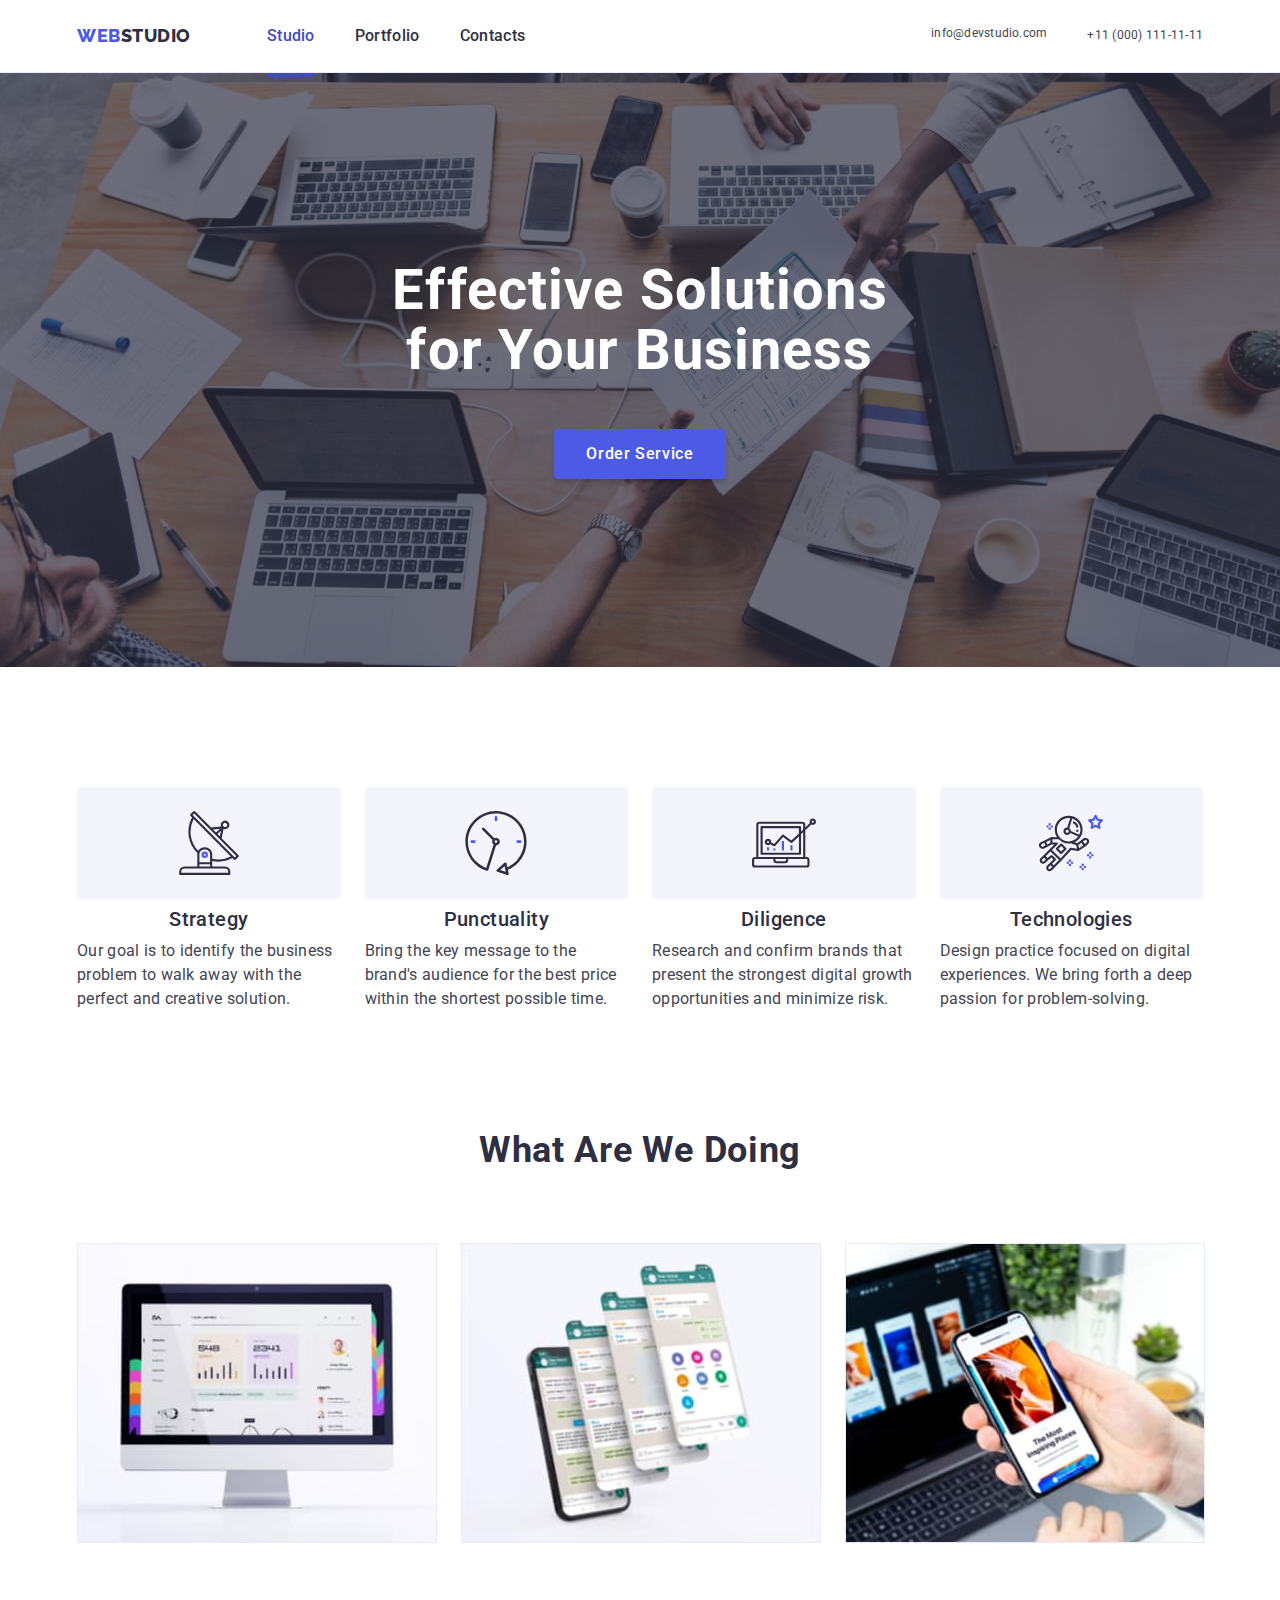
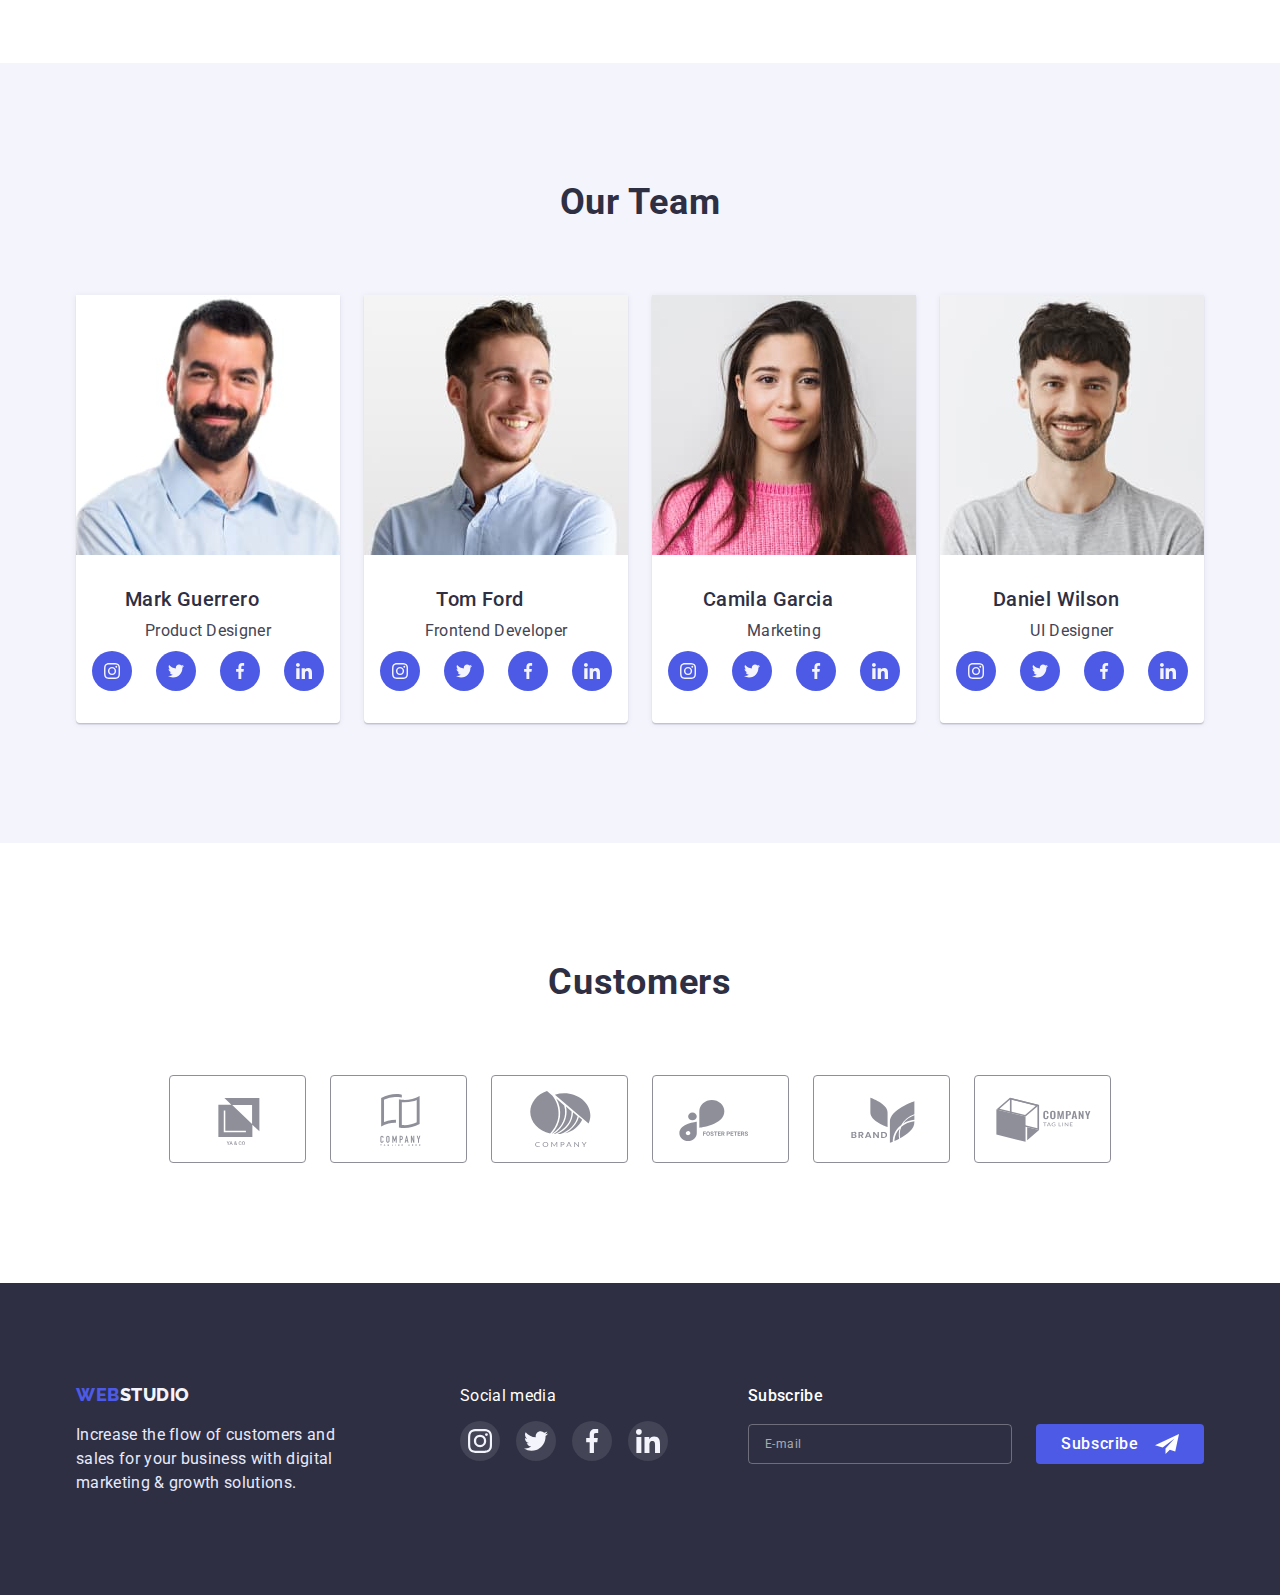
==== commit 4ad70ff9: "bg-picture" ====
--- a/index.html
+++ b/index.html
@@ -453,10 +453,10 @@
       </div>
     </footer>
 <!------------------MODAL-WINDOW------------------------->
-      <!-- <div class="backdrop is-hidden" data-modal>
+      <div class="backdrop is-hidden" data-modal>
         <div class="modal">
           <button class="modal-btn" type="button" data-modal-close>
-            <svg class="modal-icon" width="8" height="8">
+            <svg width="8" height="8">
               <use href="./images/icons.svg#icon-close-black"></use>
             </svg>
           </button>
@@ -499,7 +499,7 @@
             <button class="submit-bth" type="submit">Send</button>
           </form>
         </div>
-      </div> -->
+      </div>
       <script src="./js/mobile-menu.js"></script>
       <script src="./js/modal.js"></script>
     </body>
--- a/css/styles.css
+++ b/css/styles.css
@@ -153,7 +153,7 @@
     text-align: center;
     padding-top: 112px;
     padding-bottom: 112px;
-    background-image: var(--gra-grey), url(../images/hero-background.jpg);
+    background-image: var(--gra-grey), url(../images/bg-mob.jpg);
     background-color: #2e2f42;
 }
 
@@ -459,537 +459,6 @@
 .footer-btn:focus {
     background-color: var(--portfolio-btn);}
 
-
-/* ----------------------MODAL-WINDOW------------------------- */
-/* -----------------------MEDIA-MOBILE------------------------- */
-@media screen and (min-width: 480px) {
-    .container {
-        width: 428px;
-    }
-}
-
-@media screen and (max-width: 767px) {
-    .menu {
-        display: none;
-    }
-
-    .contact {
-        display: none;
-    }
-
-    .mob-item:not(:last-child) {
-        margin-bottom: 40px;
-    }
-
-    .inf-item:not(:last-child) {
-        margin-bottom: 72px;
-    }
-
-    .team-item:not(:last-child) {
-        margin-bottom: 72px;
-    }
-
-    .mob-btn {
-        stroke: var(--dark-color);
-        background-color: transparent;
-        border: none;
-        padding: 0;
-        line-height: 0;
-    }
-
-/* --------------------------MOB-MENU------------------------- */
-    .mob-menu {
-        position: fixed;
-        width: 100vw;
-        height: 100vh;
-        z-index: 1000;
-        top: 0;
-        left: 0;
-        background-color: var(--white);
-        opacity: 0;
-        visibility: hidden;
-        pointer-events: none;
-        transition: opacity 250ms var(--cubic),
-                    visible 250ms var(--cubic);
-    }
-
-    .mob-menu.is-open {
-        opacity: 1;
-        visibility: visible;
-        pointer-events: auto;
-    }
-
-    .container-menu {
-        display: flex;
-        flex-direction: column;
-        justify-content: space-between;
-        overflow-y: auto;
-        height: 100%;
-        position: relative;
-        padding-top: 80px;
-        padding-bottom: 40px;
-        padding-left: 40px;
-    }
-
-    .mob-menu-close {
-        position: absolute;
-        top: 24px;
-        right: 16px;
-        width: 24px;
-        height: 24px;
-        background-color: #E7E9FC;
-        border: 1px solid rgba(0, 0, 0, 0.1);
-        border-radius: 50%;
-        transition: background-color 250ms var(--cubic), fill 250ms var(--cubic);
-    }
-
-    .mob-menu-close:hover,
-    .mob-menu-close:focus {
-        background: var(--portfolio-btn);
-        fill: var(--white);
-    }
-
-    .mob-menu-link {
-        font-weight: 700;
-        font-size: 36px;
-        line-height: 1.1;
-        color: var(--dark-color);
-        letter-spacing: 0.02em;
-        position: relative;
-        transition: color 250ms var(--cubic);
-    }
-
-    .curent {
-        color: var(--portfolio-btn);
-        position: relative;
-    }
-
-    .tel-item {
-        margin-bottom: 40px;
-    }
-
-    .tel-link {
-        font-weight: 600;
-        font-size: 36px;
-        line-height: 1.1;
-        color: var(--interactive-elements);
-    }
-
-    .mail-link {
-        font-weight: 500;
-        font-size: 20px;
-        line-height: 1.2;
-        letter-spacing: 0.02em;
-        color: var(--text);
-    }
-
-    .mob-soc-list {
-        display: flex;
-        justify-content: space-between;
-        gap: 56px;
-        margin-top: 40px;
-    }
-
-    .mob-soc-item {
-        width: 40px;
-        height: 40px;
-    }
-
-    .mob-soc-link {
-        display: flex;
-        justify-content: center;
-        align-items: center;
-        width: 100%;
-        height: 100%;
-        border-radius: 50%;
-        background-color: var(--interactive-elements);
-        transition: background-color 250ms var(--cubic);
-    }
-
-    .mob-soc-link:hover,
-    .mob-soc-link:focus {
-        background-color: var(--portfolio-btn);
-    }
-}
-
-/* --------------------------MEDIA-TABLET------------------------- */
-@media screen and (min-width: 768px) {
-    .container {
-        width: 768px;
-    }
-
-    .nav {
-        display: flex;
-        align-items: center;
-        margin-right: 118px;
-    }
-
-    .menu {
-        display: flex;
-        align-items: center;
-        gap: 40px;
-    }
-
-    .menu-link {
-        font-weight: 500;
-        font-size: 16px;
-        line-height: 1.5;
-        color: var(--dark-color);
-        letter-spacing: 0.02em;
-        position: relative;
-        transition: color 250ms var(--cubic);
-    }
-
-    .curent {
-        color: var(--portfolio-btn);
-        position: relative;
-    }
-
-    .curent::after {
-        content: "";
-        width: 100%;
-        height: 4px;
-        background-color: var(--portfolio-btn);
-        border-radius: 2px;
-        position: absolute;
-        left: 0px;
-        bottom: -32px;
-    }
-
-    .menu-link:hover,
-    .menu-link:focus {
-        color: var(--interactive-elements);
-    }
-    
-    .logo {
-        margin-left: 0;
-        margin-right: 123px;
-    }
-
-    .mob-btn {
-        display: none;
-    }
-
-    .mob-menu {
-        display: none;
-    }
-
-    .contact {
-        font-style: normal;
-        font-weight: 400;
-        font-size: 12px;
-        line-height: 1.3;
-        letter-spacing: 0.02em;
-    }
-
-    .contact-item {
-        margin-bottom: 4px;
-    }
-
-    .contact-link {
-        color: var(--text);
-        transition: color 250ms var(--cubic);
-    }
-
-    .contact-link:hover,
-    .contact-link:focus {
-        color: var(--interactive-elements);
-    }
-
-    .hero {
-        max-width: 768px;
-        padding-bottom: 108px;
-        background-image: var(--gra-grey), url(../images/hero-background.jpg);
-    }
-
-    .hero-title {
-        text-transform: none;
-        max-width: 500px;
-        font-size: 56px;
-        line-height: 1.07;
-        margin-bottom: 40px;
-    }
-
-    .inf-list {
-        display: flex;
-        flex-wrap: wrap;
-        gap: 24px;
-    }
-
-    .team {
-        padding-bottom: 104px;
-    }
-
-    .team-list {
-        gap: 24px;
-    }
-
-    .customers {
-        padding: 0 108px;
-    }
-    
-    .customers-list {
-        gap: 24px;
-        }
-
-    .customers-item {
-        width: calc((100% - 48px) / 3);
-    }
-
-    .footer-content {
-        max-width: 498px;
-        padding-left: 0;
-        padding-right: 0;
-        flex-direction: row;
-        flex-wrap: wrap;
-        row-gap: 72px;
-        column-gap: 24px;
-    }
-
-    .footer-color {
-    max-width: 264px;
-    margin-top: 16px;
-    }
-
-    .footer-first {
-        align-items: start;
-    }
-
-    .sm-text {
-        margin-left: 0;
-    }
-
-    .tablet-footer {
-        display: flex;
-    }
-
-    .footer-subscribe-form {
-        flex-direction: row;
-        justify-content: space-between;
-        gap: 24px;
-    }
-
-    .input-footer {
-        width: 264px;
-    }
-
-    .label {
-        display: none;
-    }
-
-    .footer-form-text {
-        margin-bottom: 16px;
-    }
-
-
-}
-
-@media screen and (max-width: 1199px) {
-    .inf-block {
-        display: none;
-    }
-
-    .inf-list {
-        max-width: 768px;
-    }
-}
-
-@media screen and (min-width: 768px) and (max-width: 1199px) {
-    .team-list {
-        row-gap: 64px;
-    }
-}
-
-/* --------------------------MEDIA-DESKTOP------------------------- */
-@media screen and (min-width: 1200px) {
-    .section {
-        padding-top: 120px;
-        padding-bottom: 120px;
-    }
-
-    .container {
-        width: 1158px;
-    }
-
-    .logo {
-        margin-right: 76px;
-    }
-
-    .nav {
-        margin-right: auto;
-    }
-
-    .contact-list {
-        display: flex;
-        align-items: center;
-        gap: 40px;    
-    }
-
-    .subtitle {
-        font-weight: 500;
-        font-size: 20px;
-        line-height: 1.2;
-    }
-
-    .description {
-        max-width: 264px;
-    }
-
-    .hero {
-        max-width: 1400px;
-        padding-top: 188px;
-        padding-bottom: 188px;
-        background-image: var(--gra-grey), url(../images/hero-background.jpg);
-    }
-
-    .hero-title {
-        margin-bottom: 48px;
-    }
-
-    .inf-list {
-        max-width: 1128px;
-        flex-basis: calc((100%-72px) / 4);
-        flex-wrap: nowrap;
-    }
-
-    .inf-item {
-        max-width: 264px;
-    }
-
-    .inf-block {
-        display: flex;
-        justify-content: center;
-        align-items: center;
-        background: #F4F4FD;
-        border-radius: 4px;
-        margin-bottom: 8px;
-        padding-top: 24px;
-        padding-bottom: 24px;
-    }
-
-    .work{
-        padding-top: 0;
-    }
-
-    .works {
-        display: flex;
-        gap: 24px;
-        flex-basis: calc((100%- 48px) / 3);
-        flex-shrink: 0;
-        }
-
-    .team-list {
-        flex-wrap: nowrap;
-        flex-basis: calc((100%-72px) / 4);
-    }
-
-    .customers-item {
-        width: calc((100% - 120px) / 6);
-    }
-
-    .footer {
-        padding-top: 100px;
-        padding-bottom: 100px;
-    }
-
-    .footer-content{
-        max-width: 1158px;
-        padding-left: 15px;
-        padding-right: 15px;
-        align-items: baseline;
-        gap: 0;
-    }
-
-    .footer-first {
-        margin-right: 120px;
-    }
-
-    .footer-second {
-        margin-right: 80px;
-    }
-}
-
-@media screen and (max-width: 1199px) {
-    .work {
-        display: none;
-    }
-
-}
-/* --------------------------NEXT------------------------- */
-
-/* .visually-hidden {
-    position: absolute;
-    white-space: nowrap;
-    width: 1px;
-    height: 1px;
-    overflow: hidden;
-    border: 0;
-    padding: 0;
-    clip: rect(0 0 0 0);
-    clip-path: inset(50%);
-    margin: -1px;
-}
-
-
-
-
-.footer-color {
-    max-width: 264px;
-    margin-top: 16px;
-}
-
-
-
-
-
-
-.footer-btn {
-    font-weight: 500;
-    font-size: 16px;
-    line-height: 1.5;
-    letter-spacing: 0.04em;
-    cursor: pointer;
-    border: 1px solid transparent;
-    display: flex;
-    align-items: center;
-    justify-content: center;
-    gap: 16px;
-    color: var(--white);
-    background-color: var(--interactive-elements);
-    padding: 8px 24px;
-    border-radius: 4px;
-    min-width: 165px;
-    height: 40px;
-    transition: background-color 250ms var(--cubic);
-}
-
-.footer-btn:hover,
-.footer-btn:focus {
-    background-color: var(--portfolio-btn);
-}
-
-.footer-form-text {
-    color: var(--white);
-    font-weight: 500;
-    margin-bottom: 16px;
-}
-
-.footer-subscribe-form {
-    display: flex;
-}
-
-.footer-form input {
-    margin-right: 24px;
-    padding: 8px 16px;
-    width: 264px;
-    height: 40px;
-    background-color: var(--dark-color);
-    color: var(--secondary-background-color);
-    filter: drop-shadow(0px 4px 4px rgba(0, 0, 0, 0.15));
-    border: 1px solid rgba(255, 255, 255, 0.3);
-    border-radius: 4px;
-}
-
 .footer-form input::placeholder {
     color: rgba(255, 255, 255, 0.6);
     font-family: Roboto;
@@ -999,130 +468,7 @@
     letter-spacing: 0.04em;
 }
 
-
-.dark-theme {
-    color: var(--secondary-background-color);
-    letter-spacing: 0.03em;
-}
-
-.sm-text {
-    color: var(--white);
-    letter-spacing: 0.02em;
-    max-width: 96px;
-    margin-bottom: 16px;
-}
-
-.sm-list {
-    display: flex;
-    justify-content: center;
-    gap: 16px;
-}
-
-.sm-item {
-    width: 40px;
-    height: 40px;
-    margin-top: 8px;
-}
-
-.sm-link {
-    display: flex;
-    justify-content: center;
-    align-items: center;
-    width: 100%;
-    height: 100%;
-    border-radius: 50%;
-    background-color: rgba(255, 255, 255, 0.1);;
-    transition: background-color 250ms var(--cubic)
-}
-
-.sm-link:hover,
-.sm-link:focus {
-    background-color: #31D0AA;
-}
-
-.portfolio-btn {
-    padding: 12px 24px;
-    font-weight: 500;
-    font-size: 16px;
-    line-height: 1.5;
-    letter-spacing: 0.04em;
-    cursor: pointer;
-    color: var(--interactive-elements);
-    background: var(--secondary-background-color);
-    border: 1px solid #E7E9FC;
-    border-radius: 4px;
-    transition: color 250ms var(--cubic), background-color 250ms var(--cubic), box-shadow 250ms var(--cubic);
-}
-
-.portfolio-btn:hover,
-.portfolio-btn:focus {
-    color: var(--white);
-    background-color: var(--portfolio-btn);
-    box-shadow: 0px 3px 1px rgba(0, 0, 0, 0.1), 0px 2px 1px rgba(0, 0, 0, 0.08), 0px 2px 2px rgba(0, 0, 0, 0.12);
-}
-
-
-.list-bth {
-    display: flex;
-    justify-content: center;
-    margin-bottom: 72px;
-    gap: 24px;
-    }
-
-.portfolio-list {
-    display: flex;
-    flex-wrap: wrap;
-    row-gap: 48px;
-    column-gap: 24px;
-}
-
-.portfolio-item {
-    width: calc((100% - 2 * 24px) / 3);
-    border: 1px solid #E7E9FC;
-    border-top: none;
-    }
-
-.portfolio-item:hover .portfolio-active-text,
-.portfolio-item:focus .portfolio-active-text {
-    transform: translateY(0);
-}
-
-
-.portfolio-description {
-    padding-top: 32px;
-    padding-bottom: 32px;
-    padding-left: 16px;
-    }
-
-.portfolio-link {
-    transition: box-shadow 250ms var(--cubic);
-}
-
-
-.portfolio-link:hover,
-.portfolio-link:focus    {
-    display: inline-block;
-    box-shadow: 0px 1px 6px rgb(46 47 66 / 8%), 0px 1px 1px rgb(46 47 66 / 16%), 0px 2px 1px rgb(46 47 66 / 8%);
-        }
-
-.portfolio-active {
-    position: relative;
-    overflow: hidden;
-}
-
-.portfolio-active-text {
-    position: absolute;
-    top: 0;
-    font-size: 16px;
-    line-height: 1.5;
-    color: var(--secondary-background-color);
-    background-color: var(--interactive-elements);
-    padding: 40px 32px;
-    height: 100%;
-    transform: translateY(100%);
-    transition: transform 250ms var(--cubic);
-    overflow: auto;
-}
+/* ----------------------MODAL-WINDOW------------------------- */
 
 .backdrop {
     position: fixed;
@@ -1130,7 +476,18 @@
     width: 100vw;
     height: 100vh;
     background: rgba(46, 47, 66, 0.4);
-    transition: opacity 250ms var(--cubic), visibility 250ms var(--cubic);;
+    transition: opacity 250ms var(--cubic), visibility 250ms var(--cubic);
+    ;
+}
+
+.is-hidden {
+    opacity: 0;
+    visibility: hidden;
+    pointer-events: none;
+}
+
+.backdrop.is-hidden .modal {
+    transform: translate(-50%, -50%) scaleY(0);
 }
 
 .modal {
@@ -1159,25 +516,11 @@
     transition: background-color 250ms var(--cubic), fill 250ms var(--cubic);
 }
 
-
-
-
-.is-hidden {
-    opacity: 0;
-    visibility: hidden;
-    pointer-events: none;
-}
-
-.backdrop.is-hidden .modal {
-    transform: translate(-50%, -50%) scaleY(0);
-}
-
 .modal-btn:hover,
 .modal-btn:focus {
     background: var(--portfolio-btn);
     fill: var(--white);
 }
-
 
 .modal-title {
     margin-bottom: 14px;
@@ -1189,22 +532,22 @@
     color: var(--dark-color);
 }
 
-
 .modal-form {
     width: 360px;
+}
+
+.modal-name {
+    margin-bottom: 4px;
+    font-weight: 400;
+    font-size: 12px;
+    line-height: 1.3;
+    letter-spacing: 0.04em;
+    color: var(--border-cust);
 }
 
 .modal-input-wrap {
     position: relative;
     margin-bottom: 8px;
-}
-
-.modal-input-icon {
-    position: absolute;
-    top: 50%;
-    left: 16px;
-    transform: translateY(-50%);
-    transition: fill 250ms var(--cubic);
 }
 
 .modal-input {
@@ -1221,19 +564,17 @@
     border-color: var(--interactive-elements);
 }
 
-.modal-input:focus + .modal-input-icon {
+.modal-input-icon {
+    position: absolute;
+    top: 50%;
+    left: 16px;
+    transform: translateY(-50%);
+    transition: fill 250ms var(--cubic);
+}
+
+.modal-input:focus+.modal-input-icon {
     fill: var(--interactive-elements);
 }
-
-.modal-name {
-    margin-bottom: 4px;
-    font-weight: 400;
-    font-size: 12px;
-    line-height: 1.3;
-    letter-spacing: 0.04em;
-    color: var(--border-cust);
-}
-
 
 .text-area {
     width: 100%;
@@ -1258,6 +599,38 @@
     border-color: var(--interactive-elements);
 }
 
+.checkbox-wrap {
+    margin-bottom: 24px;
+}
+
+.modal-checkbox:checked+.checkbox-label span {
+    background-color: var(--interactive-elements);
+    border: none;
+    fill: var(--white);
+}
+
+.checkbox-label {
+    display: flex;
+    align-items: center;
+    font-size: 12px;
+    line-height: 1.33;
+    letter-spacing: 0.04em;
+    color: #757575;
+    position: relative;
+}
+
+.checkbox-icon-wrap {
+    display: flex;
+    align-items: center;
+    justify-content: center;
+    width: 16px;
+    height: 16px;
+    border: 1.25px solid var(--dark-color);
+    border-radius: 2px;
+    margin-right: 8px;
+    fill: transparent;
+    transition: background-color 250ms var(--cubic), fill 250ms var(--cubic);
+}
 
 .submit-bth {
     display: block;
@@ -1281,40 +654,576 @@
     background-color: var(--portfolio-btn);
 }
 
-
 .privacy-link {
     color: var(--interactive-elements);
 }
 
-.checkbox-wrap {
-    margin-bottom: 24px;
-}
-
-.checkbox-label {
-    display: flex;
-    align-items: center;
-    font-size: 12px;
-    line-height: 1.33;
+/* -----------------------MEDIA-MOBILE------------------------- */
+@media screen and (min-width: 480px) {
+    .container {
+        width: 428px;
+    }
+}
+
+@media screen and (min-device-pixel-ratio: 2) and (max-width: 767px),
+screen and (min-resolution: 192dpi) and (max-width: 767px),
+screen and (min-resolution: 2dppx) and (max-width: 767px) {
+    .hero {
+        background-image: var(--gra-grey), url(../images/bg-mob@2x.jpg);
+    }
+}
+
+@media screen and (max-width: 767px) {
+    .menu {
+        display: none;
+    }
+
+    .contact {
+        display: none;
+    }
+
+    .mob-item:not(:last-child) {
+        margin-bottom: 40px;
+    }
+
+    .inf-item:not(:last-child) {
+        margin-bottom: 72px;
+    }
+
+    .team-item:not(:last-child) {
+        margin-bottom: 72px;
+    }
+
+    .mob-btn {
+        stroke: var(--dark-color);
+        background-color: transparent;
+        border: none;
+        padding: 0;
+        line-height: 0;
+    }
+
+/* --------------------------MOB-MENU------------------------- */
+    .mob-menu {
+        position: fixed;
+        width: 100vw;
+        height: 100vh;
+        z-index: 1000;
+        top: 0;
+        left: 0;
+        background-color: var(--white);
+        opacity: 0;
+        visibility: hidden;
+        pointer-events: none;
+        transition: opacity 250ms var(--cubic),
+                    visible 250ms var(--cubic);
+    }
+
+    .mob-menu.is-open {
+        opacity: 1;
+        visibility: visible;
+        pointer-events: auto;
+    }
+
+    .container-menu {
+        display: flex;
+        flex-direction: column;
+        justify-content: space-between;
+        overflow-y: auto;
+        height: 100%;
+        position: relative;
+        padding-top: 80px;
+        padding-bottom: 40px;
+        padding-left: 40px;
+    }
+
+    .mob-menu-close {
+        position: absolute;
+        top: 24px;
+        right: 16px;
+        width: 24px;
+        height: 24px;
+        background-color: #E7E9FC;
+        border: 1px solid rgba(0, 0, 0, 0.1);
+        border-radius: 50%;
+        transition: background-color 250ms var(--cubic), fill 250ms var(--cubic);
+    }
+
+    .mob-menu-close:hover,
+    .mob-menu-close:focus {
+        background: var(--portfolio-btn);
+        fill: var(--white);
+    }
+
+    .mob-menu-link {
+        font-weight: 700;
+        font-size: 36px;
+        line-height: 1.1;
+        color: var(--dark-color);
+        letter-spacing: 0.02em;
+        position: relative;
+        transition: color 250ms var(--cubic);
+    }
+
+    .curent {
+        color: var(--portfolio-btn);
+        position: relative;
+    }
+
+    .tel-item {
+        margin-bottom: 40px;
+    }
+
+    .tel-link {
+        font-weight: 600;
+        font-size: 36px;
+        line-height: 1.1;
+        color: var(--interactive-elements);
+    }
+
+    .mail-link {
+        font-weight: 500;
+        font-size: 20px;
+        line-height: 1.2;
+        letter-spacing: 0.02em;
+        color: var(--text);
+    }
+
+    .mob-soc-list {
+        display: flex;
+        justify-content: space-between;
+        gap: 56px;
+        margin-top: 40px;
+    }
+
+    .mob-soc-item {
+        width: 40px;
+        height: 40px;
+    }
+
+    .mob-soc-link {
+        display: flex;
+        justify-content: center;
+        align-items: center;
+        width: 100%;
+        height: 100%;
+        border-radius: 50%;
+        background-color: var(--interactive-elements);
+        transition: background-color 250ms var(--cubic);
+    }
+
+    .mob-soc-link:hover,
+    .mob-soc-link:focus {
+        background-color: var(--portfolio-btn);
+    }
+}
+
+/* --------------------------MEDIA-TABLET------------------------- */
+@media screen and (min-width: 768px) {
+    .container {
+        width: 768px;
+    }
+
+    .nav {
+        display: flex;
+        align-items: center;
+        margin-right: 118px;
+    }
+
+    .menu {
+        display: flex;
+        align-items: center;
+        gap: 40px;
+    }
+
+    .menu-link {
+        font-weight: 500;
+        font-size: 16px;
+        line-height: 1.5;
+        color: var(--dark-color);
+        letter-spacing: 0.02em;
+        position: relative;
+        transition: color 250ms var(--cubic);
+    }
+
+    .curent {
+        color: var(--portfolio-btn);
+        position: relative;
+    }
+
+    .curent::after {
+        content: "";
+        width: 100%;
+        height: 4px;
+        background-color: var(--portfolio-btn);
+        border-radius: 2px;
+        position: absolute;
+        left: 0px;
+        bottom: -32px;
+    }
+
+    .menu-link:hover,
+    .menu-link:focus {
+        color: var(--interactive-elements);
+    }
+    
+    .logo {
+        margin-left: 0;
+        margin-right: 123px;
+    }
+
+    .mob-btn {
+        display: none;
+    }
+
+    .mob-menu {
+        display: none;
+    }
+
+    .contact {
+        font-style: normal;
+        font-weight: 400;
+        font-size: 12px;
+        line-height: 1.3;
+        letter-spacing: 0.02em;
+    }
+
+    .contact-item {
+        margin-bottom: 4px;
+    }
+
+    .contact-link {
+        color: var(--text);
+        transition: color 250ms var(--cubic);
+    }
+
+    .contact-link:hover,
+    .contact-link:focus {
+        color: var(--interactive-elements);
+    }
+
+    .hero {
+        max-width: 768px;
+        padding-bottom: 108px;
+        background-image: var(--gra-grey), url(../images/tablet-bg.jpg);
+    }
+
+    .hero-title {
+        text-transform: none;
+        max-width: 500px;
+        font-size: 56px;
+        line-height: 1.07;
+        margin-bottom: 40px;
+    }
+
+    .inf-list {
+        display: flex;
+        flex-wrap: wrap;
+        gap: 24px;
+    }
+
+    .team {
+        padding-bottom: 104px;
+    }
+
+    .team-list {
+        gap: 24px;
+    }
+
+    .customers {
+        padding: 0 108px;
+    }
+    
+    .customers-list {
+        gap: 24px;
+        }
+
+    .customers-item {
+        width: calc((100% - 48px) / 3);
+    }
+
+    .footer-content {
+        max-width: 498px;
+        padding-left: 0;
+        padding-right: 0;
+        flex-direction: row;
+        flex-wrap: wrap;
+        row-gap: 72px;
+        column-gap: 24px;
+    }
+
+    .footer-color {
+    max-width: 264px;
+    margin-top: 16px;
+    }
+
+    .footer-first {
+        align-items: start;
+    }
+
+    .sm-text {
+        margin-left: 0;
+    }
+
+    .tablet-footer {
+        display: flex;
+    }
+
+    .footer-subscribe-form {
+        flex-direction: row;
+        justify-content: space-between;
+        gap: 24px;
+    }
+
+    .input-footer {
+        width: 264px;
+    }
+
+    .label {
+        display: none;
+    }
+
+    .footer-form-text {
+        margin-bottom: 16px;
+    }
+}
+
+@media screen and (min-device-pixel-ratio: 2) and (min-width: 768px),
+screen and (min-resolution: 192dpi) and (min-width: 768px),
+screen and (min-resolution: 2dppx) and (min-width: 768px) {
+    .hero {
+        background-image: var(--gra-grey), url(../images/tablet-bg@2x.jpg);
+    }
+}
+
+@media screen and (max-width: 1199px) {
+    .inf-block {
+        display: none;
+    }
+
+    .inf-list {
+        max-width: 768px;
+    }
+}
+
+@media screen and (min-width: 768px) and (max-width: 1199px) {
+    .team-list {
+        row-gap: 64px;
+    }
+}
+
+/* --------------------------MEDIA-DESKTOP------------------------- */
+@media screen and (min-width: 1200px) {
+    .section {
+        padding-top: 120px;
+        padding-bottom: 120px;
+    }
+
+    .container {
+        width: 1158px;
+    }
+
+    .logo {
+        margin-right: 76px;
+    }
+
+    .nav {
+        margin-right: auto;
+    }
+
+    .contact-list {
+        display: flex;
+        align-items: center;
+        gap: 40px;    
+    }
+
+    .subtitle {
+        font-weight: 500;
+        font-size: 20px;
+        line-height: 1.2;
+    }
+
+    .description {
+        max-width: 264px;
+        font-weight: 400;
+    }
+
+    .hero {
+        max-width: 1400px;
+        padding-top: 188px;
+        padding-bottom: 188px;
+        background-image: var(--gra-grey), url(../images/desktop-bg.jpg);
+    }
+
+    .hero-title {
+        margin-bottom: 48px;
+    }
+
+    .inf-list {
+        max-width: 1128px;
+        flex-basis: calc((100%-72px) / 4);
+        flex-wrap: nowrap;
+    }
+
+    .inf-item {
+        max-width: 264px;
+    }
+
+    .inf-block {
+        display: flex;
+        justify-content: center;
+        align-items: center;
+        background: #F4F4FD;
+        border-radius: 4px;
+        margin-bottom: 8px;
+        padding-top: 24px;
+        padding-bottom: 24px;
+    }
+
+    .work{
+        padding-top: 0;
+    }
+
+    .works {
+        display: flex;
+        gap: 24px;
+        flex-basis: calc((100%- 48px) / 3);
+        flex-shrink: 0;
+        }
+
+    .team-list {
+        flex-wrap: nowrap;
+        flex-basis: calc((100%-72px) / 4);
+    }
+
+    .customers-item {
+        width: calc((100% - 120px) / 6);
+    }
+
+    .footer {
+        padding-top: 100px;
+        padding-bottom: 100px;
+    }
+
+    .footer-content{
+        max-width: 1158px;
+        padding-left: 15px;
+        padding-right: 15px;
+        align-items: baseline;
+        gap: 0;
+    }
+
+    .footer-first {
+        margin-right: 120px;
+    }
+
+    .footer-second {
+        margin-right: 80px;
+    }
+}
+
+@media screen and (min-device-pixel-ratio: 2) and (min-width: 1200px),
+screen and (min-resolution: 192dpi) and (min-width: 1200px),
+screen and (min-resolution: 2dppx) and (min-width: 1200px) {
+    .hero {
+        background-image: var(--gra-grey), url(../images/decktop-bg@2x.jpg);
+    }
+}
+
+@media screen and (max-width: 1199px) {
+    .work {
+        display: none;
+    }
+
+}
+
+
+/*
+
+
+.portfolio-btn {
+    padding: 12px 24px;
+    font-weight: 500;
+    font-size: 16px;
+    line-height: 1.5;
     letter-spacing: 0.04em;
-    color: #757575;
+    cursor: pointer;
+    color: var(--interactive-elements);
+    background: var(--secondary-background-color);
+    border: 1px solid #E7E9FC;
+    border-radius: 4px;
+    transition: color 250ms var(--cubic), background-color 250ms var(--cubic), box-shadow 250ms var(--cubic);
+}
+
+.portfolio-btn:hover,
+.portfolio-btn:focus {
+    color: var(--white);
+    background-color: var(--portfolio-btn);
+    box-shadow: 0px 3px 1px rgba(0, 0, 0, 0.1), 0px 2px 1px rgba(0, 0, 0, 0.08), 0px 2px 2px rgba(0, 0, 0, 0.12);
+}
+
+
+.list-bth {
+    display: flex;
+    justify-content: center;
+    margin-bottom: 72px;
+    gap: 24px;
+    }
+
+.portfolio-list {
+    display: flex;
+    flex-wrap: wrap;
+    row-gap: 48px;
+    column-gap: 24px;
+}
+
+.portfolio-item {
+    width: calc((100% - 2 * 24px) / 3);
+    border: 1px solid #E7E9FC;
+    border-top: none;
+    }
+
+.portfolio-item:hover .portfolio-active-text,
+.portfolio-item:focus .portfolio-active-text {
+    transform: translateY(0);
+}
+
+
+.portfolio-description {
+    padding-top: 32px;
+    padding-bottom: 32px;
+    padding-left: 16px;
+    }
+
+.portfolio-link {
+    transition: box-shadow 250ms var(--cubic);
+}
+
+
+.portfolio-link:hover,
+.portfolio-link:focus    {
+    display: inline-block;
+    box-shadow: 0px 1px 6px rgb(46 47 66 / 8%), 0px 1px 1px rgb(46 47 66 / 16%), 0px 2px 1px rgb(46 47 66 / 8%);
+        }
+
+.portfolio-active {
     position: relative;
-}
-
-.checkbox-icon-wrap {
-    display: flex;
-    align-items: center;
-    justify-content: center;
-    width: 16px;
-    height: 16px;
-    border: 1.25px solid var(--dark-color);
-    border-radius: 2px;
-    margin-right: 8px;
-    fill: transparent;
-    transition: background-color 250ms var(--cubic), fill 250ms var(--cubic);
-}
-
-.modal-checkbox:checked + .checkbox-label span {
+    overflow: hidden;
+}
+
+.portfolio-active-text {
+    position: absolute;
+    top: 0;
+    font-size: 16px;
+    line-height: 1.5;
+    color: var(--secondary-background-color);
     background-color: var(--interactive-elements);
-    border: none;
-    fill: var(--white);
-} */+    padding: 40px 32px;
+    height: 100%;
+    transform: translateY(100%);
+    transition: transform 250ms var(--cubic);
+    overflow: auto;
+}
+
+
+
+ */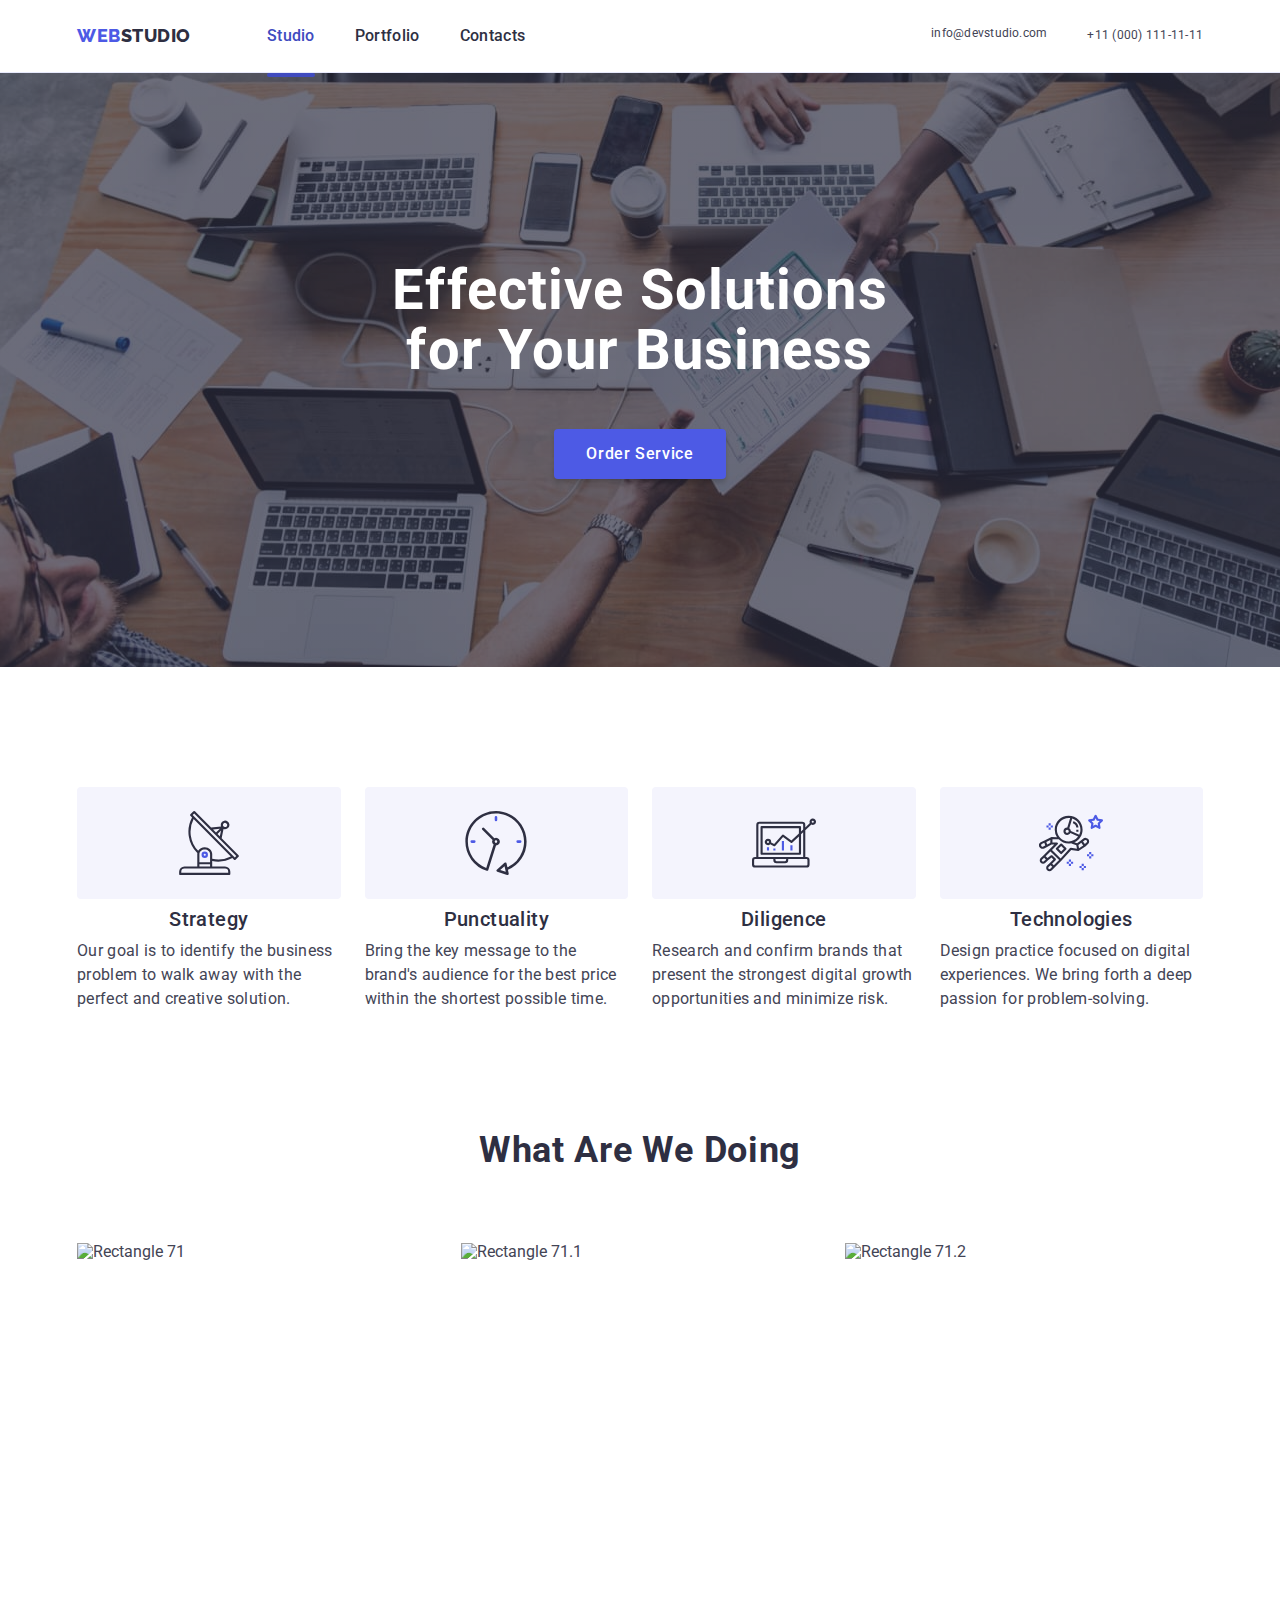
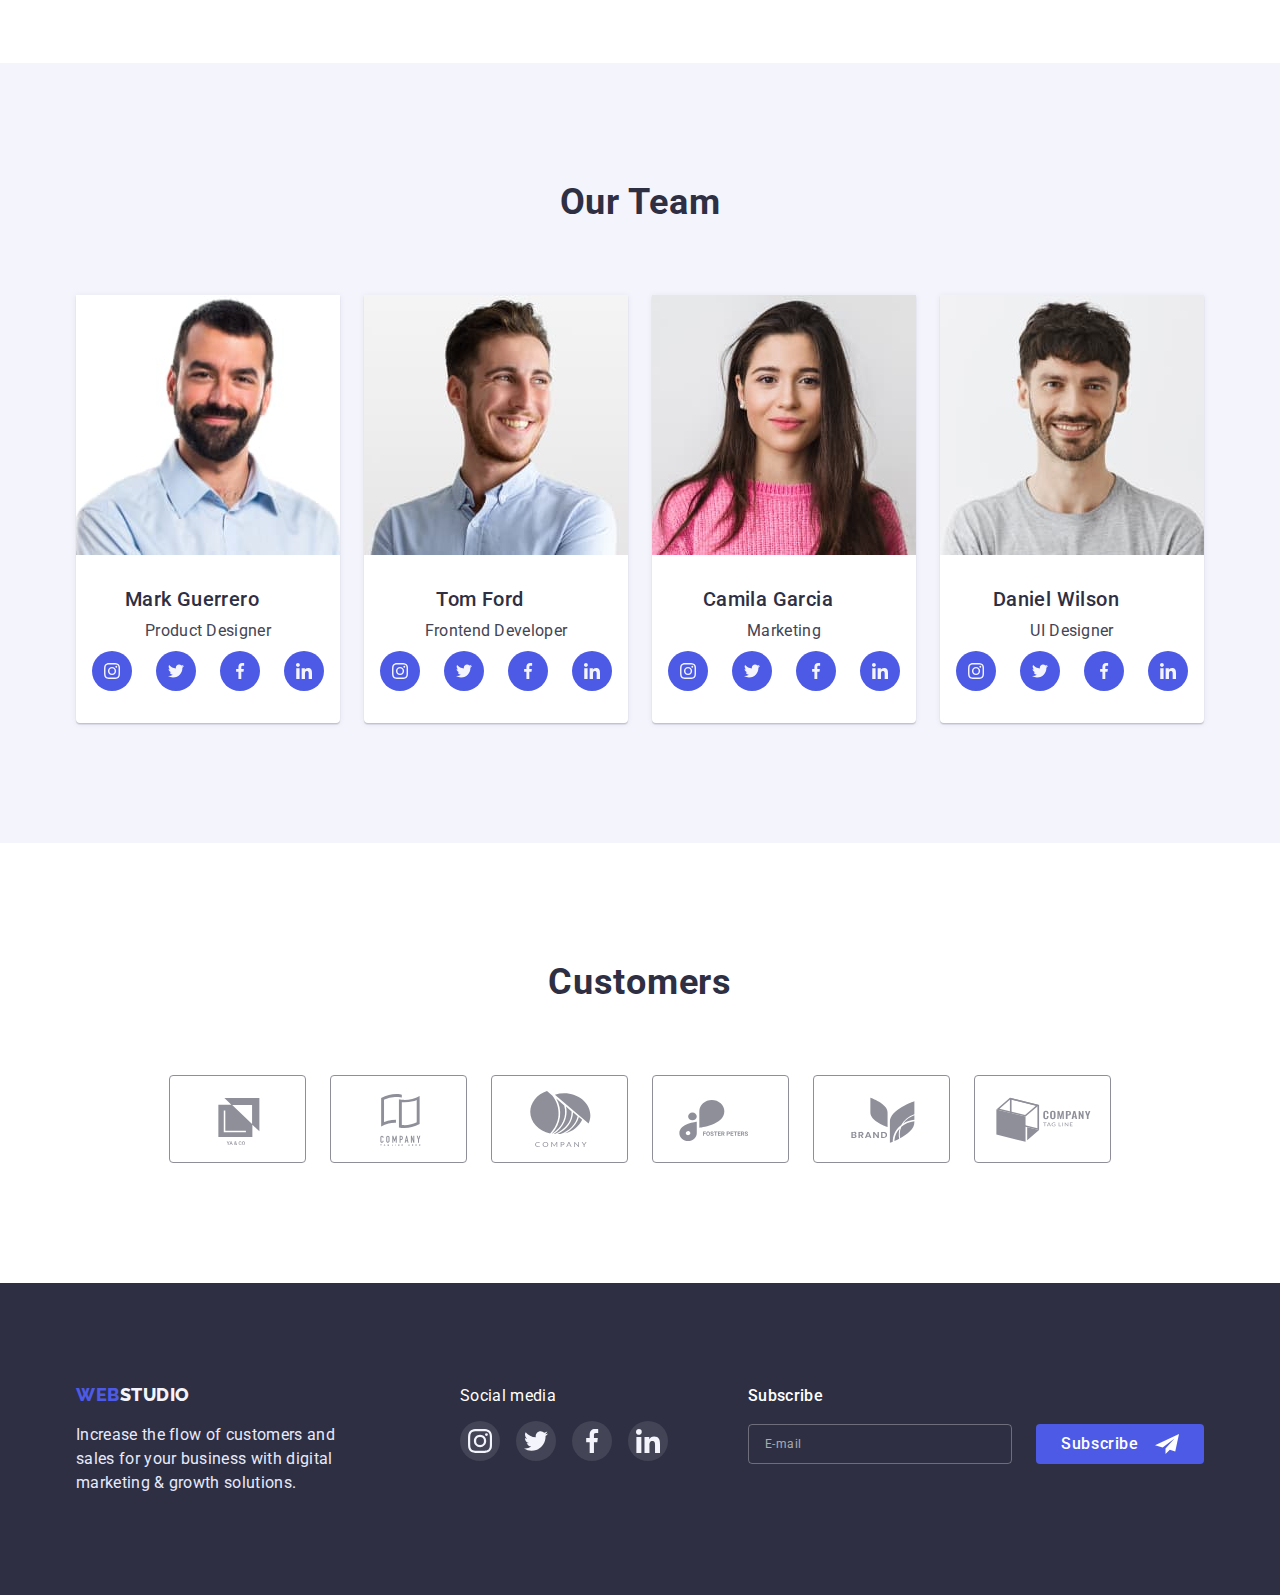
==== commit 144c57f0: "all picture" ====
--- a/index.html
+++ b/index.html
@@ -182,13 +182,13 @@
           <h2 class="second-title">What are we doing</h2>
           <ul class="works list">
             <li>
-              <img src="./images/Rectangle71.jpg" alt="Rectangle 71" width="360" height="300" />
-            </li>
-            <li>
-              <img src="./images/Rectangle72.jpg" alt="Rectangle 71.1" width="360" height="300" />
-            </li>
-            <li>
-              <img src="./images/Rectangle73.jpg" alt="Rectangle 71.2" width="360" height="300" />
+              <img srcset="./images/rectangle71@2x.jpg 2x" src="./images/rectangle71.jpg" alt="Rectangle 71" width="360" height="300" />
+            </li>
+            <li>
+              <img srcset="./images/rectangle72@2x.jpg 2x" src="./images/rectangle72.jpg" alt="Rectangle 71.1" width="360" height="300" />
+            </li>
+            <li>
+              <img srcset="./images/rectangle73@2x.jpg 2x" src="./images/rectangle73.jpg" alt="Rectangle 71.2" width="360" height="300" />
             </li>
           </ul>
         </div>
@@ -199,7 +199,7 @@
           <h2 class="second-title">Our Team</h2>
           <ul class="team-list list">
             <li class="team-item">
-              <img src="./images/img.jpg" alt="img" width="264" height="260" />
+              <img srcset="./images/img@2x.jpg 2x" src="./images/img.jpg" alt="img" width="264" height="260" />
               <div class="team-description">
                 <h3 class="subtitle-team">Mark Guerrero</h3>
                 <p class="description description-team">Product Designer</p>
@@ -236,7 +236,7 @@
               </div>
             </li>
             <li class="team-item">
-              <img class="team-img" src="./images/img1.jpg" alt="img1" width="264" height="260" />
+              <img class="team-img" srcset="./images/img1@2x.jpg 2x" src="./images/img1.jpg" alt="img1" width="264" height="260" />
               <div class="team-description">
               <h3 class="subtitle-team">Tom Ford</h3>
               <p class="description description-team">Frontend Developer</p>
@@ -273,7 +273,7 @@
               </div>
             </li>
             <li class="team-item">
-              <img class="team-img" src="./images/img2.jpg" alt="img2" width="264" height="260" />
+              <img class="team-img" srcset="./images/img2@2x.jpg 2x"  src="./images/img2.jpg" alt="img2" width="264" height="260" />
               <div class="team-description">
               <h3 class="subtitle-team">Camila Garcia</h3>
               <p class="description description-team">Marketing</p>
@@ -310,7 +310,7 @@
               </div>
             </li>
             <li class="team-item">
-              <img class="team-img" src="./images/img3.jpg" alt="img3" width="264" height="260" />
+              <img class="team-img" srcset="./images/img3@2x.jpg 2x"  src="./images/img3.jpg" alt="img3" width="264" height="260" />
               <div class="team-description">
               <h3 class="subtitle-team">Daniel Wilson</h3>
               <p class="description description-team">UI Designer</p>
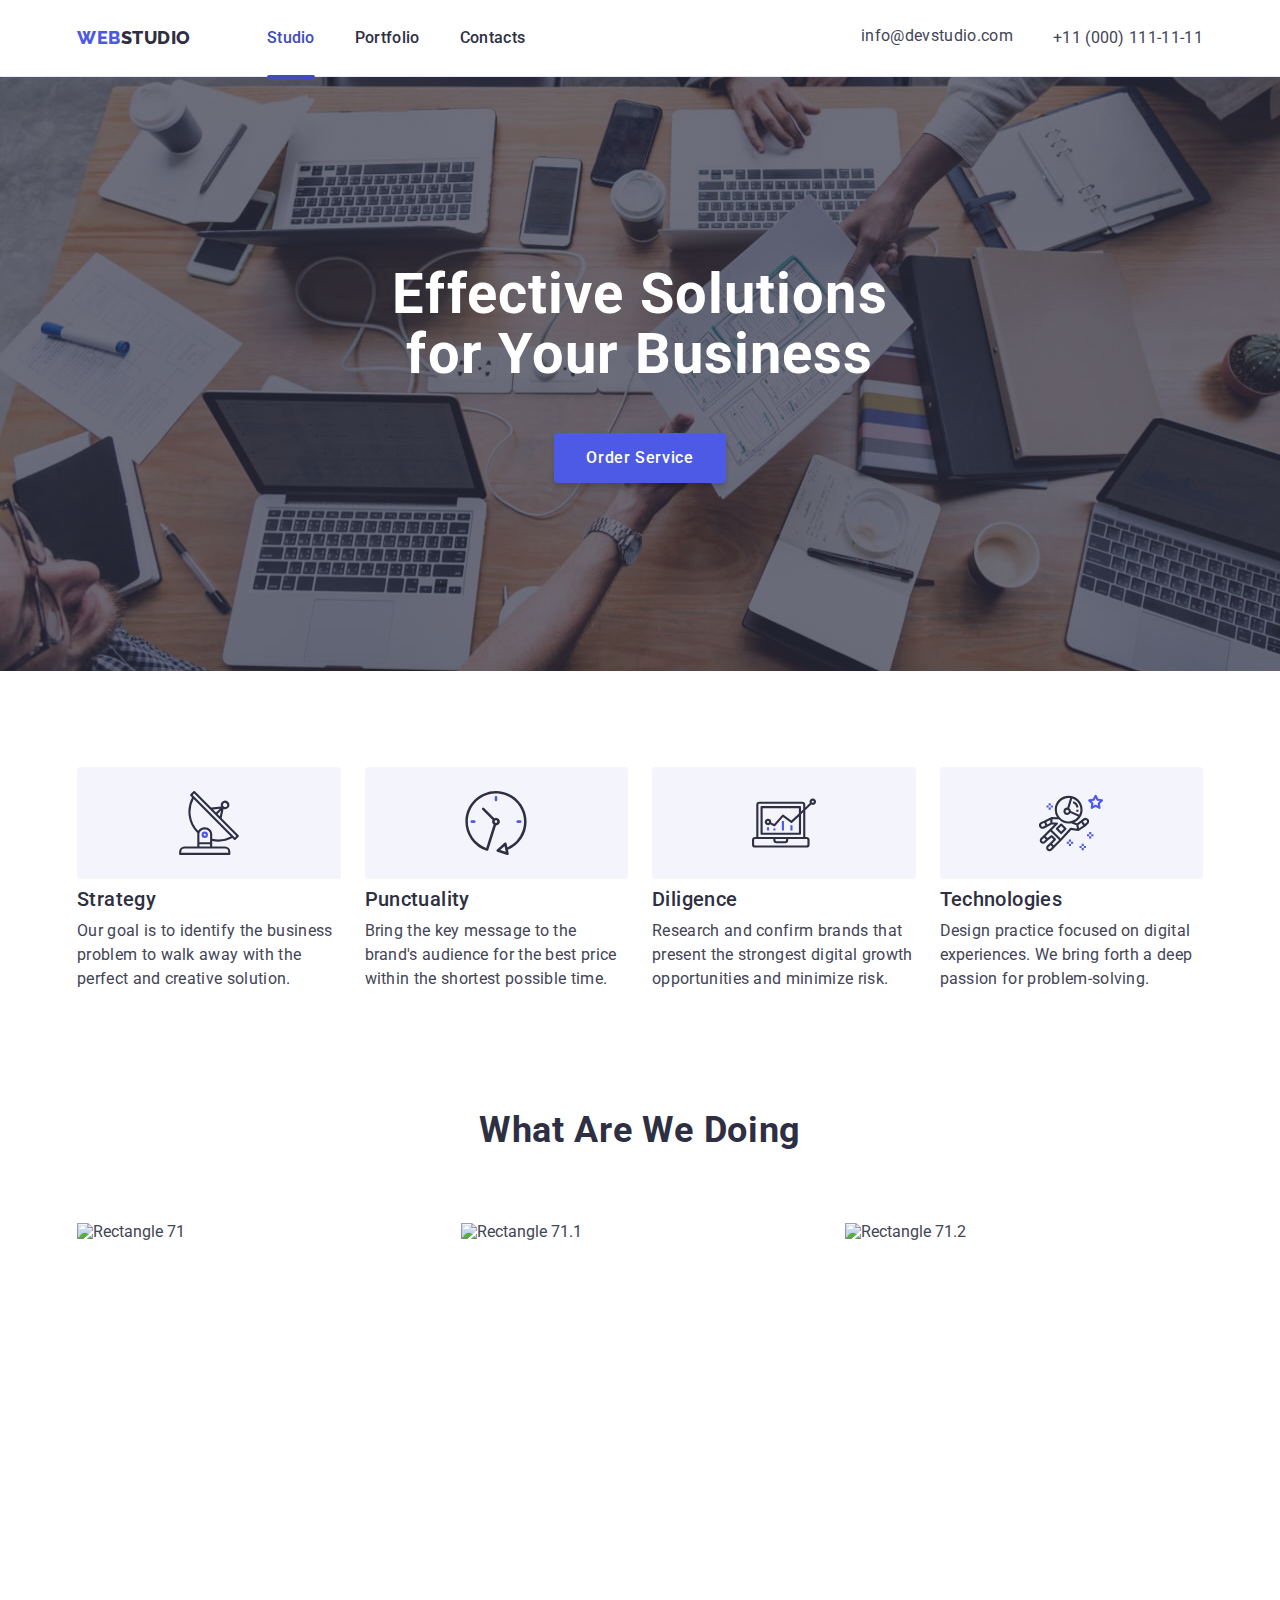
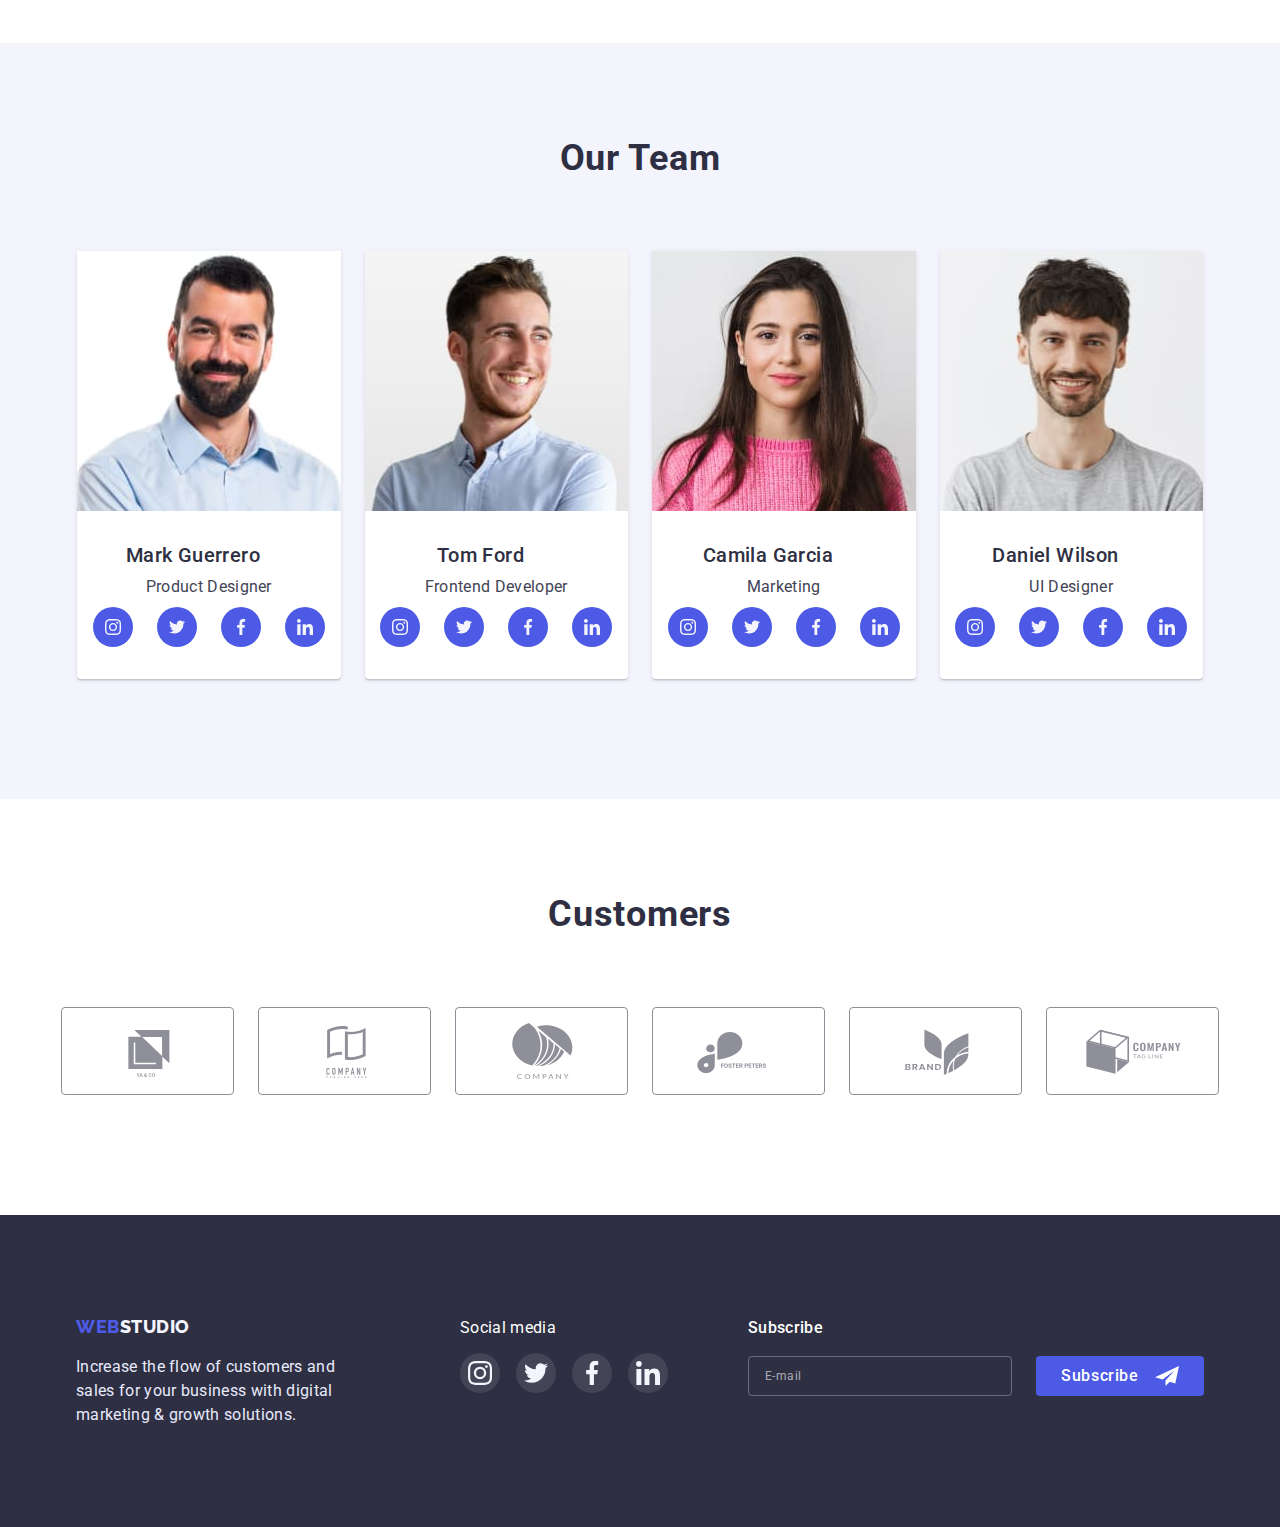
==== commit 21084898: "правки" ====
--- a/index.html
+++ b/index.html
@@ -182,13 +182,13 @@
           <h2 class="second-title">What are we doing</h2>
           <ul class="works list">
             <li>
-              <img srcset="./images/rectangle71@2x.jpg 2x" src="./images/rectangle71.jpg" alt="Rectangle 71" width="360" height="300" />
-            </li>
-            <li>
-              <img srcset="./images/rectangle72@2x.jpg 2x" src="./images/rectangle72.jpg" alt="Rectangle 71.1" width="360" height="300" />
-            </li>
-            <li>
-              <img srcset="./images/rectangle73@2x.jpg 2x" src="./images/rectangle73.jpg" alt="Rectangle 71.2" width="360" height="300" />
+              <img srcset="./images/rectangle71.jpg 1x ./images/rectangle71@2x.jpg 2x" src="./images/rectangle71.jpg" alt="Rectangle 71" width="360" height="300" />
+            </li>
+            <li>
+              <img srcset="./images/rectangle72.jpg 1x ./images/rectangle72@2x.jpg 2x" src="./images/rectangle72.jpg" alt="Rectangle 71.1" width="360" height="300" />
+            </li>
+            <li>
+              <img srcset="./images/rectangle73.jpg 1x ./images/rectangle73@2x.jpg 2x" src="./images/rectangle73.jpg" alt="Rectangle 71.2" width="360" height="300" />
             </li>
           </ul>
         </div>
--- a/css/styles.css
+++ b/css/styles.css
@@ -37,6 +37,9 @@
 
 img {
     display: block;
+    max-width: 100%;
+    height: auto;
+    margin: 0 auto;
 }
 
 textarea {
@@ -91,12 +94,12 @@
     color: var(--dark-color);
     letter-spacing: 0.02em;
     margin-right: auto;
+    margin-left: auto;
     margin-bottom: 8px;
     text-align: center;
 }
 
 .description {
-    max-width: 356px;
     font-weight: 500;
     font-size: 16px;
     line-height: 1.5;
@@ -410,7 +413,7 @@
 }
 
 .input-footer {
-    width: 398px;
+    width: 100%;
     height: 40px;
     padding-left: 16px;
     padding-right: 16px;
@@ -658,6 +661,109 @@
     color: var(--interactive-elements);
 }
 
+/* -------------------PORTFOLIO--------------------- */
+.portfolio-btn {
+    padding: 8px 16px;
+    font-weight: 500;
+    font-size: 16px;
+    line-height: 1.14;
+    letter-spacing: 0.04em;
+    color: var(--interactive-elements);
+    background: var(--secondary-background-color);
+    border: 1px solid #E7E9FC;
+    border-radius: 4px;
+    transition: color 250ms var(--cubic), background-color 250ms var(--cubic);
+}
+
+
+.portfolio-btn:hover,
+.portfolio-btn:focus {
+    color: var(--white);
+    background-color: var(--portfolio-btn);
+    box-shadow: 0px 3px 1px rgba(0, 0, 0, 0.1), 0px 2px 1px rgba(0, 0, 0, 0.08), 0px 2px 2px rgba(0, 0, 0, 0.12);
+}
+
+.list-bth {
+    max-width: 268px;
+    display: flex;
+    flex-wrap: wrap;
+    margin-bottom: 48px;
+    row-gap: 16px;
+    column-gap: 24px;
+}
+
+.portfolio-list {
+    display: flex;
+    flex-direction: column;
+    flex-wrap: wrap;
+    row-gap: 48px;
+}
+
+.portfolio-item {
+    border: 1px solid #E7E9FC;
+    border-top: none;
+}
+
+.portfolio-item:hover,
+.portfolio-item:focus {
+    box-shadow: 0px 1px 6px rgba(46, 47, 66, 0.08), 0px 1px 1px rgba(46, 47, 66, 0.16), 0px 2px 1px rgba(46, 47, 66, 0.08);
+    transition: box-shadow 250ms var(--cubic);
+}
+
+
+.portfolio-item:hover .portfolio-active-text,
+.portfolio-item:focus .portfolio-active-text {
+    transform: translateY(0);
+}
+
+.portfolio-link {
+    transition: box-shadow 2500ms var(--cubic);
+}
+
+
+.portfolio-link:hover,
+.portfolio-link:focus {
+    display: inline-block;
+    box-shadow: 0px 1px 6px rgb(46 47 66 / 8%), 0px 1px 1px rgb(46 47 66 / 16%), 0px 2px 1px rgb(46 47 66 / 8%);
+}
+
+.portfolio-active {
+    position: relative;
+    overflow: hidden;
+}
+
+.portfolio-description {
+    padding-top: 32px;
+    padding-bottom: 32px;
+    padding-left: 16px;
+}
+
+.portfolio-active-text {
+    position: absolute;
+    top: 0;
+    font-size: 16px;
+    line-height: 1.5;
+    color: var(--secondary-background-color);
+    background-color: var(--interactive-elements);
+    padding: 40px 32px;
+    height: 100%;
+    transform: translateY(100%);
+    transition: transform 250ms var(--cubic);
+    overflow: auto;
+}
+
+.prtf-description {
+    font-weight: 400;
+}
+
+.portfolio-subtitle {
+    max-width: 100%;
+    font-weight: 500;
+    font-size: 20px;
+    line-height: 1.2;
+    text-align: left;
+}
+
 /* -----------------------MEDIA-MOBILE------------------------- */
 @media screen and (min-width: 480px) {
     .container {
@@ -702,7 +808,7 @@
         line-height: 0;
     }
 
-/* --------------------------MOB-MENU------------------------- */
+    /* --------------------------MOB-MENU------------------------- */
     .mob-menu {
         position: fixed;
         width: 100vw;
@@ -715,7 +821,7 @@
         visibility: hidden;
         pointer-events: none;
         transition: opacity 250ms var(--cubic),
-                    visible 250ms var(--cubic);
+            visible 250ms var(--cubic);
     }
 
     .mob-menu.is-open {
@@ -835,6 +941,15 @@
         gap: 40px;
     }
 
+    .subtitle {
+        margin-left: 0;
+        text-align: left;
+    }
+
+    .description {
+        max-width: 356px;
+    }
+
     .menu-link {
         font-weight: 500;
         font-size: 16px;
@@ -865,7 +980,7 @@
     .menu-link:focus {
         color: var(--interactive-elements);
     }
-    
+
     .logo {
         margin-left: 0;
         margin-right: 123px;
@@ -918,7 +1033,8 @@
     .inf-list {
         display: flex;
         flex-wrap: wrap;
-        gap: 24px;
+        column-gap: 24px;
+        row-gap: 72px;
     }
 
     .team {
@@ -932,10 +1048,10 @@
     .customers {
         padding: 0 108px;
     }
-    
+
     .customers-list {
-        gap: 24px;
-        }
+        column-gap: 24px;
+    }
 
     .customers-item {
         width: calc((100% - 48px) / 3);
@@ -952,8 +1068,8 @@
     }
 
     .footer-color {
-    max-width: 264px;
-    margin-top: 16px;
+        max-width: 264px;
+        margin-top: 16px;
     }
 
     .footer-first {
@@ -984,6 +1100,27 @@
 
     .footer-form-text {
         margin-bottom: 16px;
+    }
+
+    .portfolio-btn {
+        padding: 12px 24px;
+    }
+    
+    .list-bth {
+        max-width: 100%;
+        margin-bottom: 64px;
+        justify-content: center;
+        gap: 24px;
+    }
+
+    .portfolio-list {
+        flex-direction: row;
+        row-gap: 72px;
+        column-gap: 24px;
+    }
+
+    .portfolio-item {
+        width: calc((100% - 24px) / 2);
     }
 }
 
@@ -1014,9 +1151,14 @@
 /* --------------------------MEDIA-DESKTOP------------------------- */
 @media screen and (min-width: 1200px) {
     .section {
-        padding-top: 120px;
+        padding-top: 96px;
         padding-bottom: 120px;
     }
+
+    .contact {
+        font-size: 16px;
+        line-height: 1.5;
+        }
 
     .container {
         width: 1158px;
@@ -1033,7 +1175,7 @@
     .contact-list {
         display: flex;
         align-items: center;
-        gap: 40px;    
+        gap: 40px;
     }
 
     .subtitle {
@@ -1043,7 +1185,6 @@
     }
 
     .description {
-        max-width: 264px;
         font-weight: 400;
     }
 
@@ -1062,6 +1203,7 @@
         max-width: 1128px;
         flex-basis: calc((100%-72px) / 4);
         flex-wrap: nowrap;
+        gap: 24px;
     }
 
     .inf-item {
@@ -1079,7 +1221,7 @@
         padding-bottom: 24px;
     }
 
-    .work{
+    .work {
         padding-top: 0;
     }
 
@@ -1088,13 +1230,17 @@
         gap: 24px;
         flex-basis: calc((100%- 48px) / 3);
         flex-shrink: 0;
-        }
+    }
 
     .team-list {
         flex-wrap: nowrap;
         flex-basis: calc((100%-72px) / 4);
     }
 
+    .customers {
+        padding: 0 0;
+    }
+
     .customers-item {
         width: calc((100% - 120px) / 6);
     }
@@ -1104,7 +1250,7 @@
         padding-bottom: 100px;
     }
 
-    .footer-content{
+    .footer-content {
         max-width: 1158px;
         padding-left: 15px;
         padding-right: 15px;
@@ -1119,6 +1265,18 @@
     .footer-second {
         margin-right: 80px;
     }
+    
+    .list-bth {
+        margin-bottom: 72px;
+    }
+    
+    .portfolio-list {
+        row-gap: 48px;
+    }
+    
+    .portfolio-item {
+        width: calc((100% - 2 * 24px) / 3);
+    }
 }
 
 @media screen and (min-device-pixel-ratio: 2) and (min-width: 1200px),
@@ -1133,97 +1291,6 @@
     .work {
         display: none;
     }
-
-}
-
-
-/*
-
-
-.portfolio-btn {
-    padding: 12px 24px;
-    font-weight: 500;
-    font-size: 16px;
-    line-height: 1.5;
-    letter-spacing: 0.04em;
-    cursor: pointer;
-    color: var(--interactive-elements);
-    background: var(--secondary-background-color);
-    border: 1px solid #E7E9FC;
-    border-radius: 4px;
-    transition: color 250ms var(--cubic), background-color 250ms var(--cubic), box-shadow 250ms var(--cubic);
-}
-
-.portfolio-btn:hover,
-.portfolio-btn:focus {
-    color: var(--white);
-    background-color: var(--portfolio-btn);
-    box-shadow: 0px 3px 1px rgba(0, 0, 0, 0.1), 0px 2px 1px rgba(0, 0, 0, 0.08), 0px 2px 2px rgba(0, 0, 0, 0.12);
-}
-
-
-.list-bth {
-    display: flex;
-    justify-content: center;
-    margin-bottom: 72px;
-    gap: 24px;
-    }
-
-.portfolio-list {
-    display: flex;
-    flex-wrap: wrap;
-    row-gap: 48px;
-    column-gap: 24px;
-}
-
-.portfolio-item {
-    width: calc((100% - 2 * 24px) / 3);
-    border: 1px solid #E7E9FC;
-    border-top: none;
-    }
-
-.portfolio-item:hover .portfolio-active-text,
-.portfolio-item:focus .portfolio-active-text {
-    transform: translateY(0);
-}
-
-
-.portfolio-description {
-    padding-top: 32px;
-    padding-bottom: 32px;
-    padding-left: 16px;
-    }
-
-.portfolio-link {
-    transition: box-shadow 250ms var(--cubic);
-}
-
-
-.portfolio-link:hover,
-.portfolio-link:focus    {
-    display: inline-block;
-    box-shadow: 0px 1px 6px rgb(46 47 66 / 8%), 0px 1px 1px rgb(46 47 66 / 16%), 0px 2px 1px rgb(46 47 66 / 8%);
-        }
-
-.portfolio-active {
-    position: relative;
-    overflow: hidden;
-}
-
-.portfolio-active-text {
-    position: absolute;
-    top: 0;
-    font-size: 16px;
-    line-height: 1.5;
-    color: var(--secondary-background-color);
-    background-color: var(--interactive-elements);
-    padding: 40px 32px;
-    height: 100%;
-    transform: translateY(100%);
-    transition: transform 250ms var(--cubic);
-    overflow: auto;
-}
-
-
-
- */+}
+
+
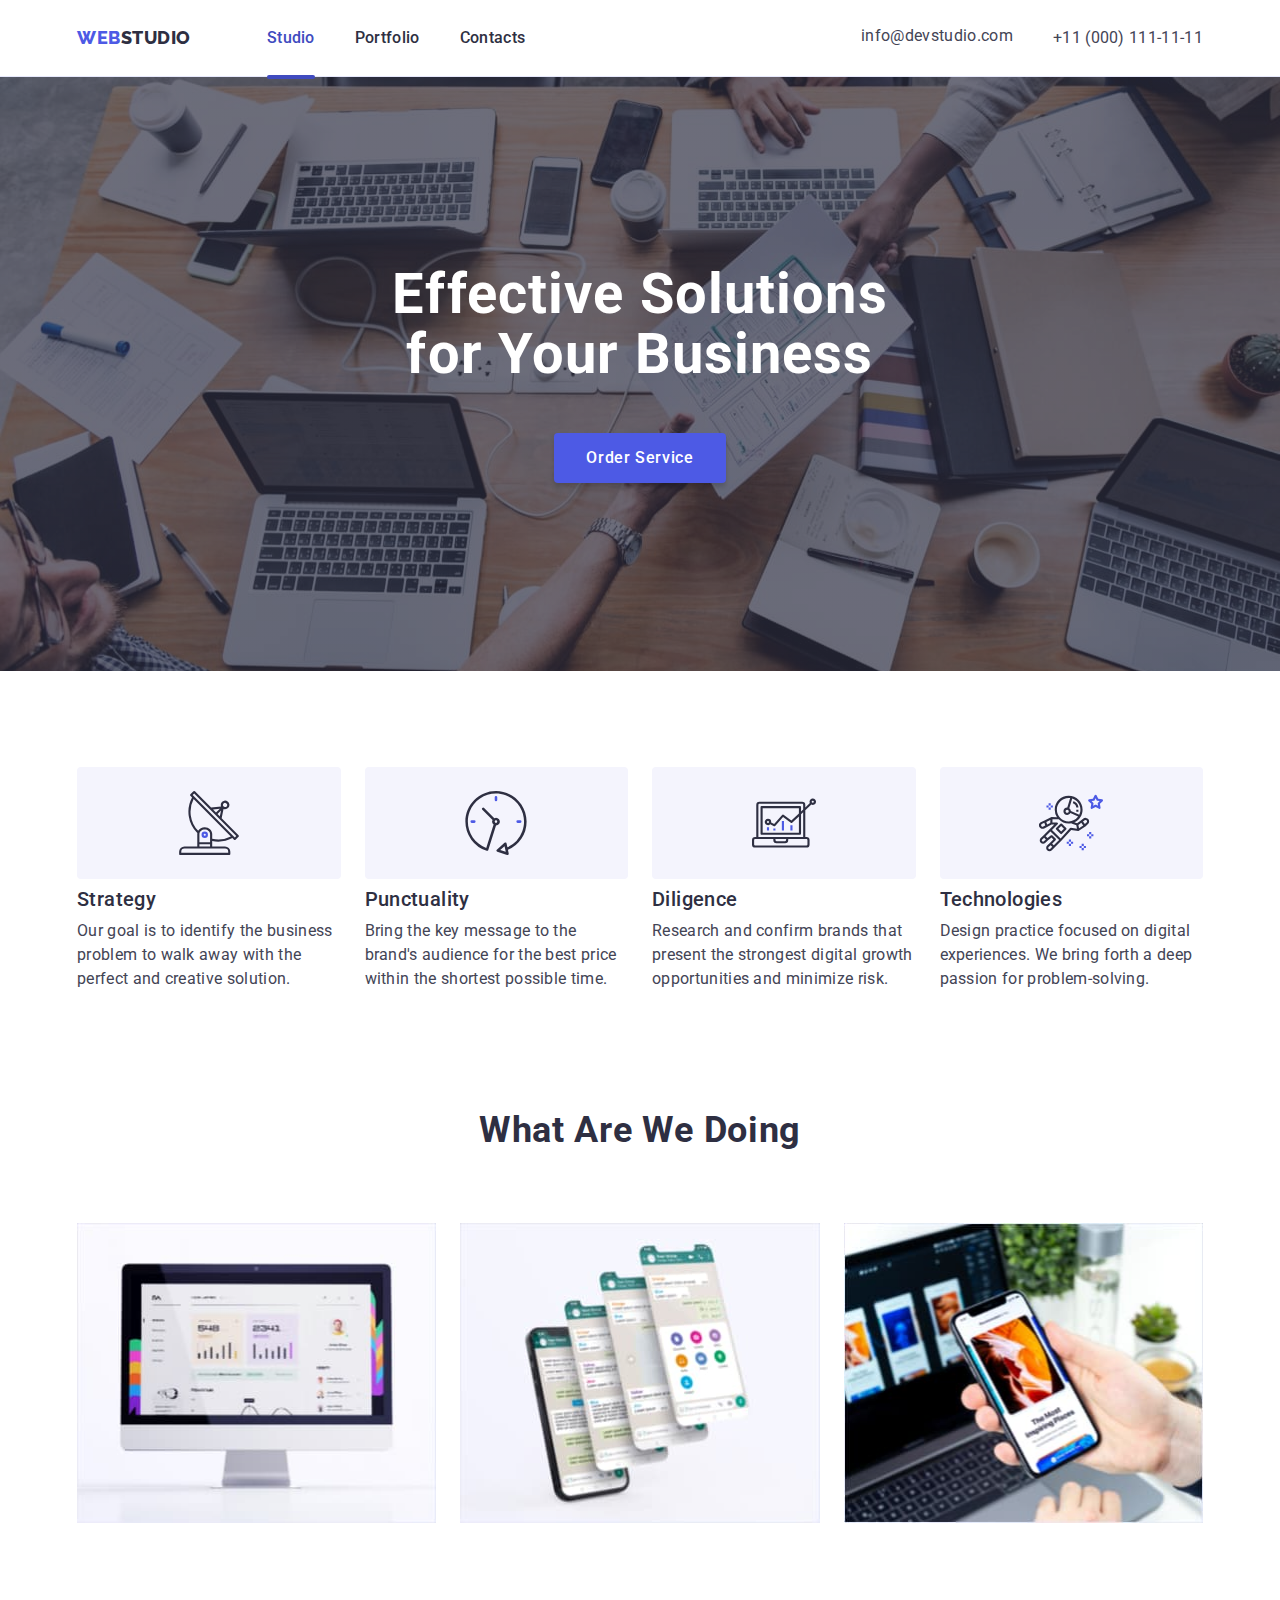
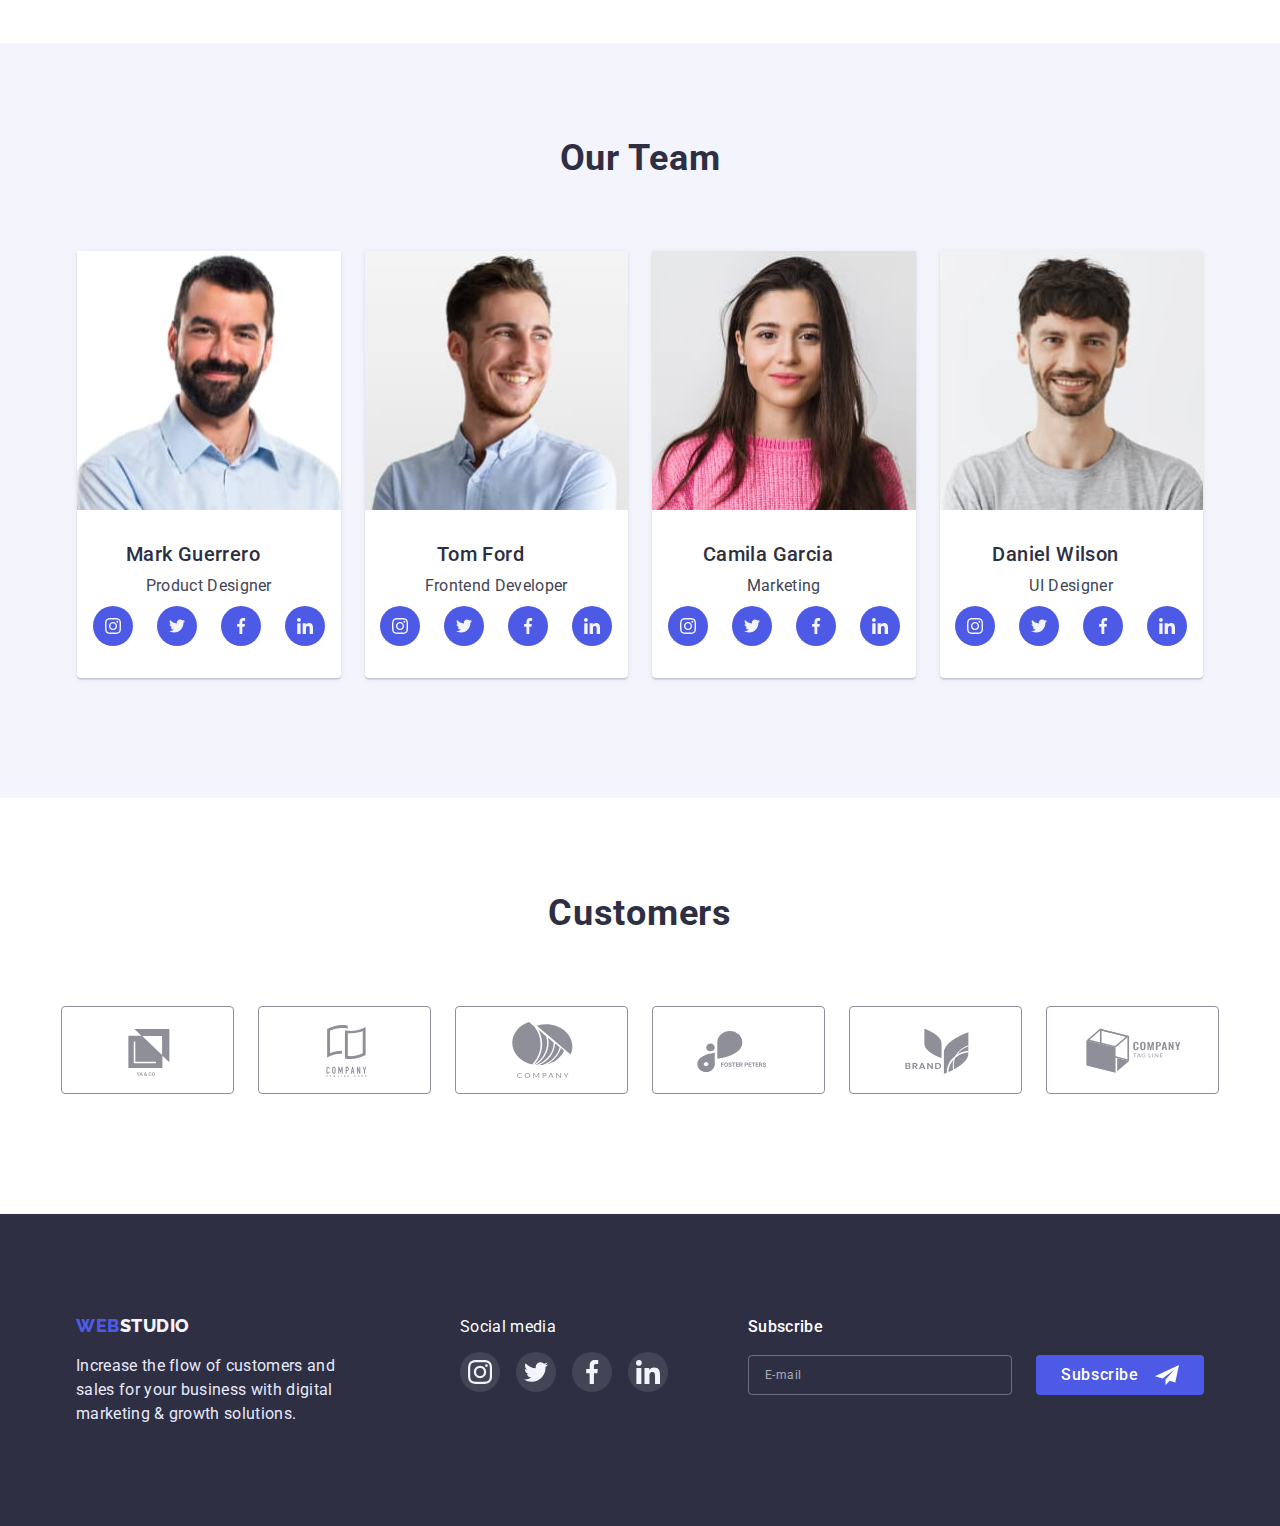
==== commit a41bd328: "picrute-правки" ====
--- a/index.html
+++ b/index.html
@@ -182,13 +182,13 @@
           <h2 class="second-title">What are we doing</h2>
           <ul class="works list">
             <li>
-              <img srcset="./images/rectangle71.jpg 1x ./images/rectangle71@2x.jpg 2x" src="./images/rectangle71.jpg" alt="Rectangle 71" width="360" height="300" />
-            </li>
-            <li>
-              <img srcset="./images/rectangle72.jpg 1x ./images/rectangle72@2x.jpg 2x" src="./images/rectangle72.jpg" alt="Rectangle 71.1" width="360" height="300" />
-            </li>
-            <li>
-              <img srcset="./images/rectangle73.jpg 1x ./images/rectangle73@2x.jpg 2x" src="./images/rectangle73.jpg" alt="Rectangle 71.2" width="360" height="300" />
+              <img srcset="./images/rec1@2x.jpg 2x" src="./images/rec1.jpg" alt="Rectangle 71" width="360" height="300" />
+            </li>
+            <li>
+              <img srcset="./images/rec2@2x.jpg 2x" src="./images/rec2.jpg" alt="Rectangle 71.1" width="360" height="300" />
+            </li>
+            <li>
+              <img srcset="./images/rec3@2x.jpg 2x" src="./images/rec3.jpg" alt="Rectangle 71.2" width="360" height="300" />
             </li>
           </ul>
         </div>
